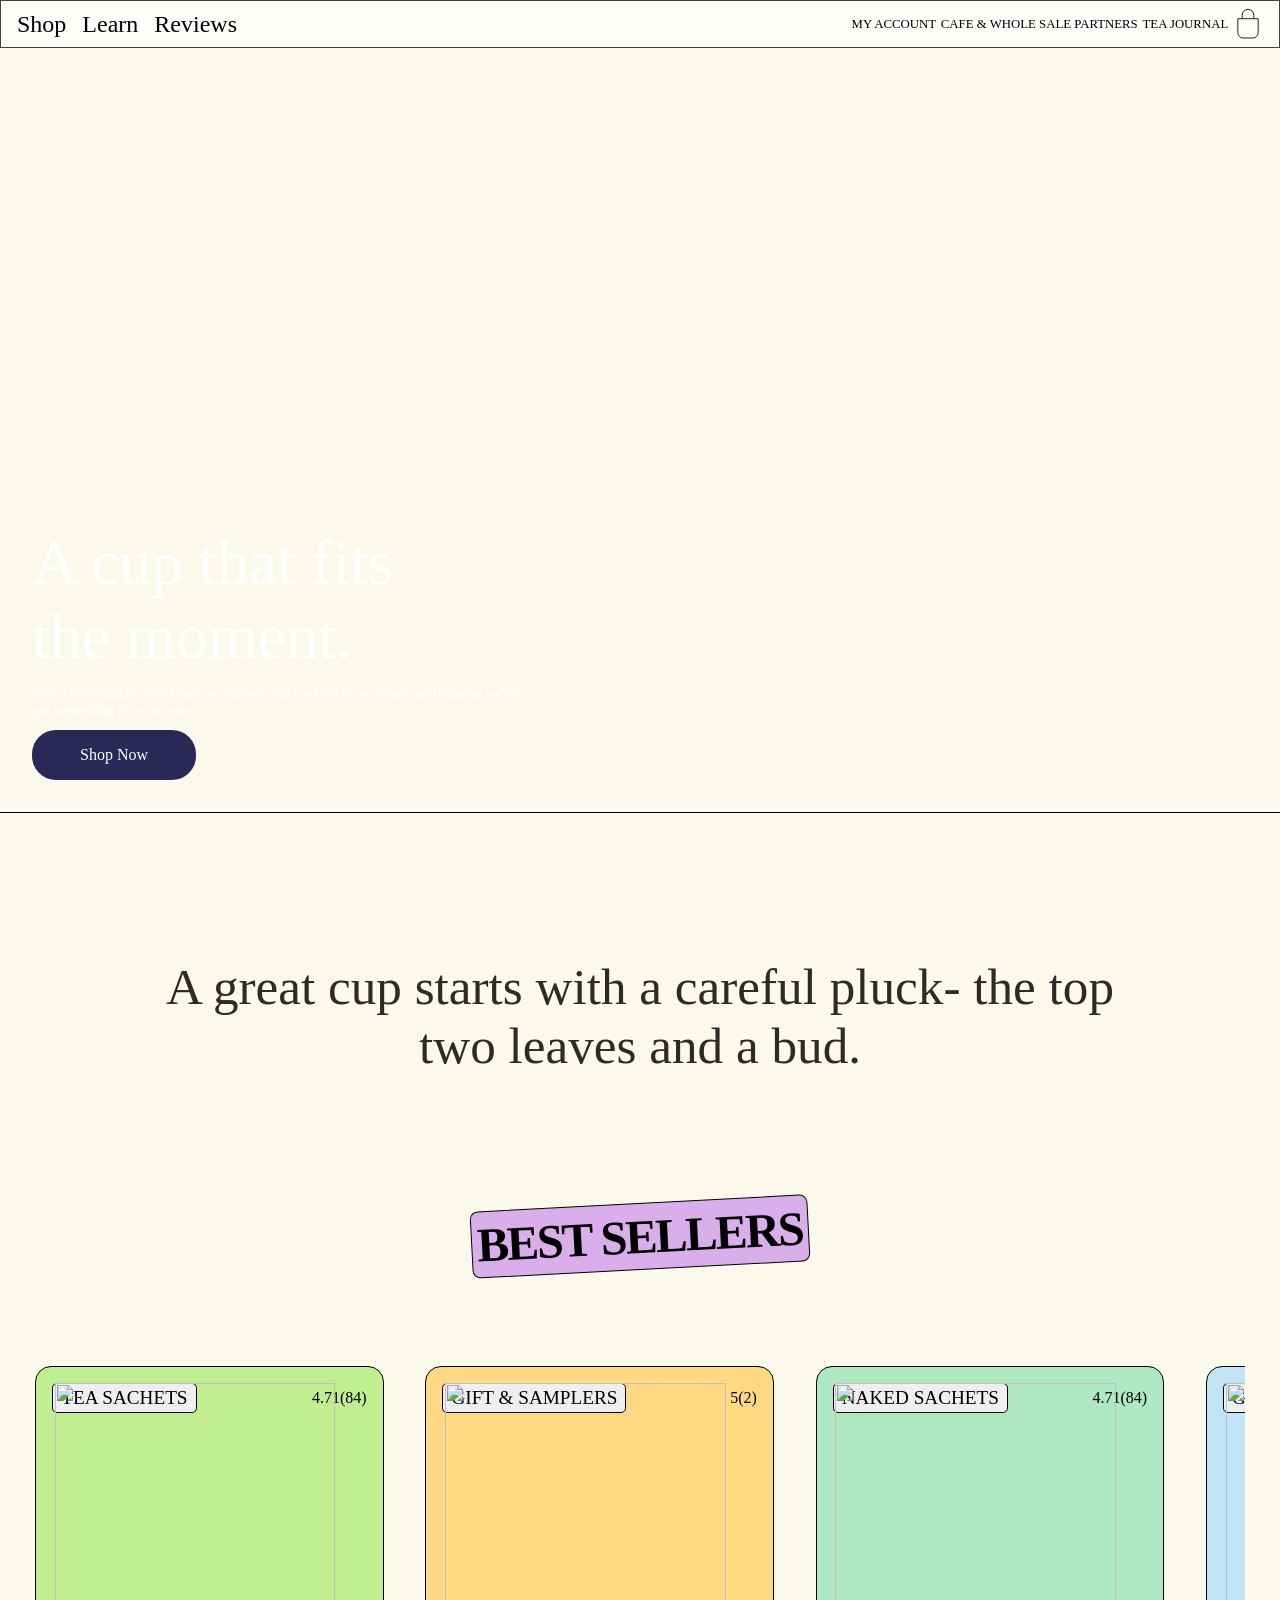
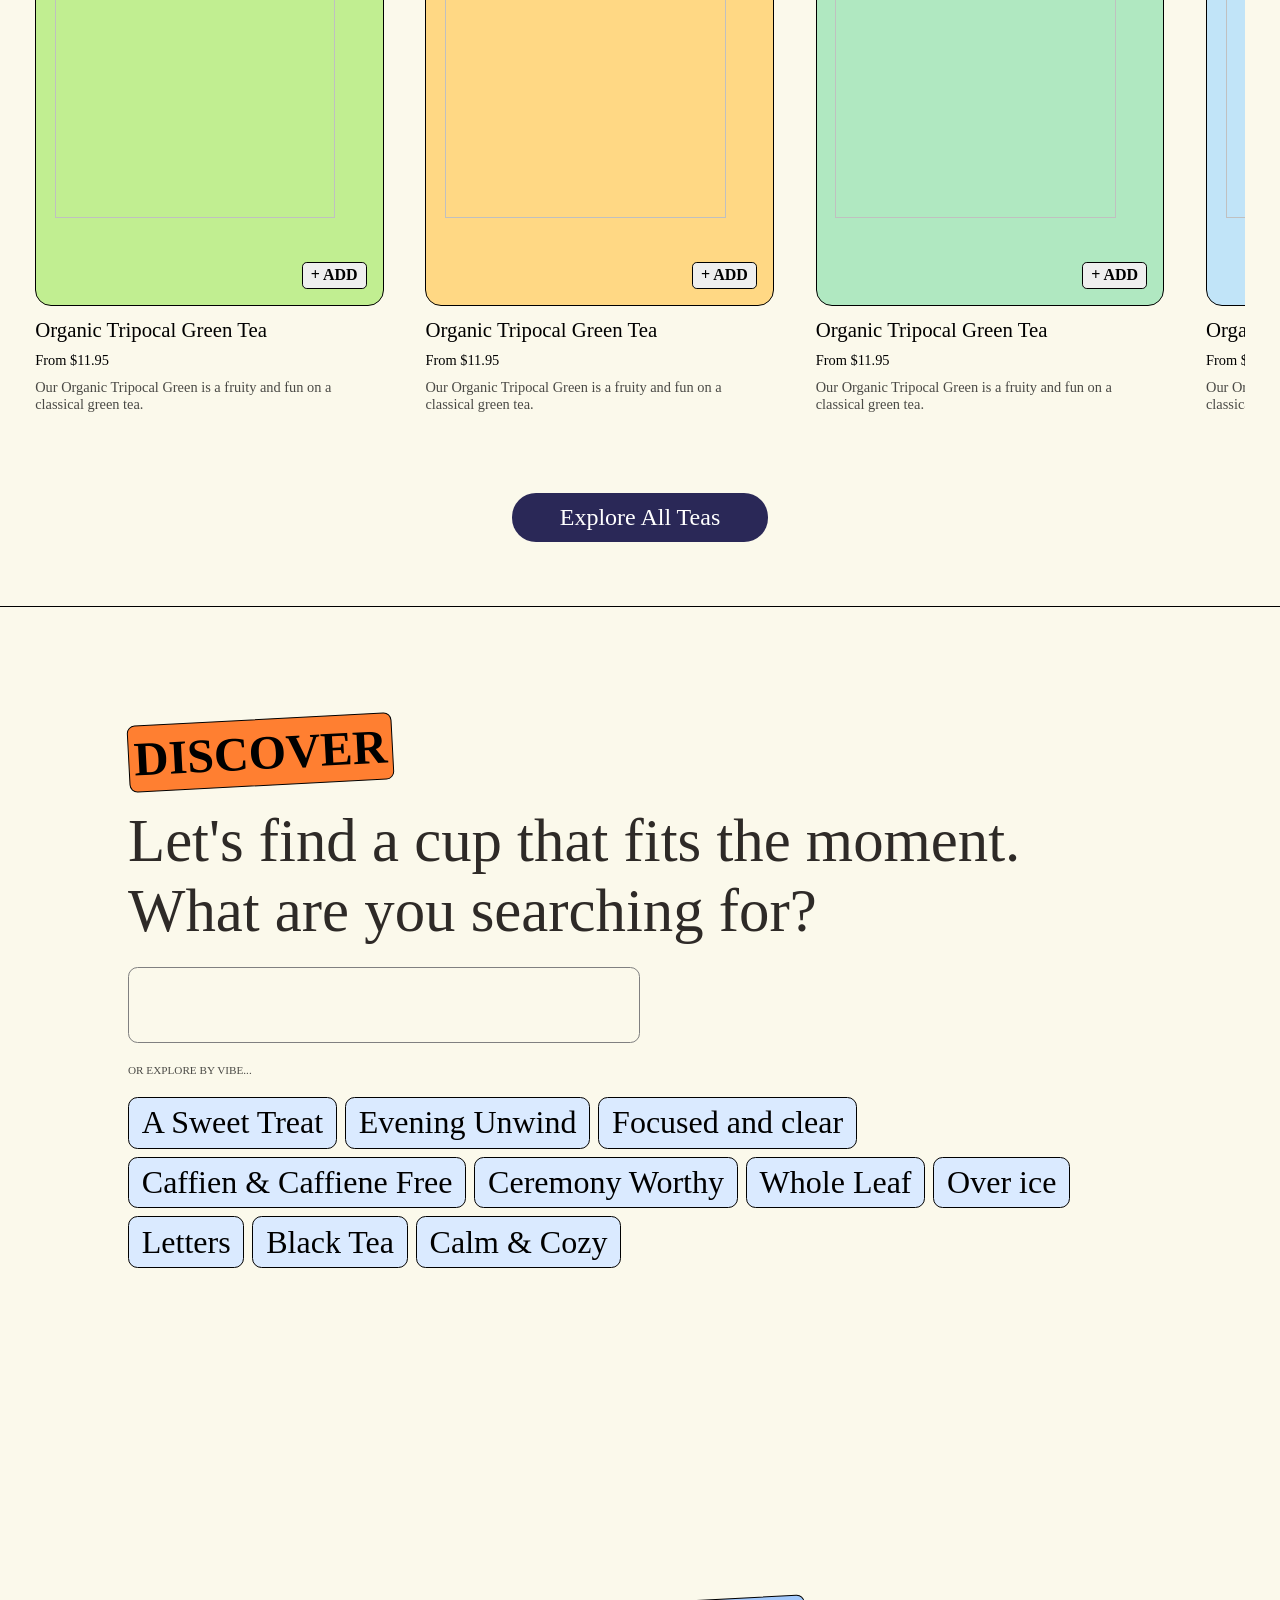
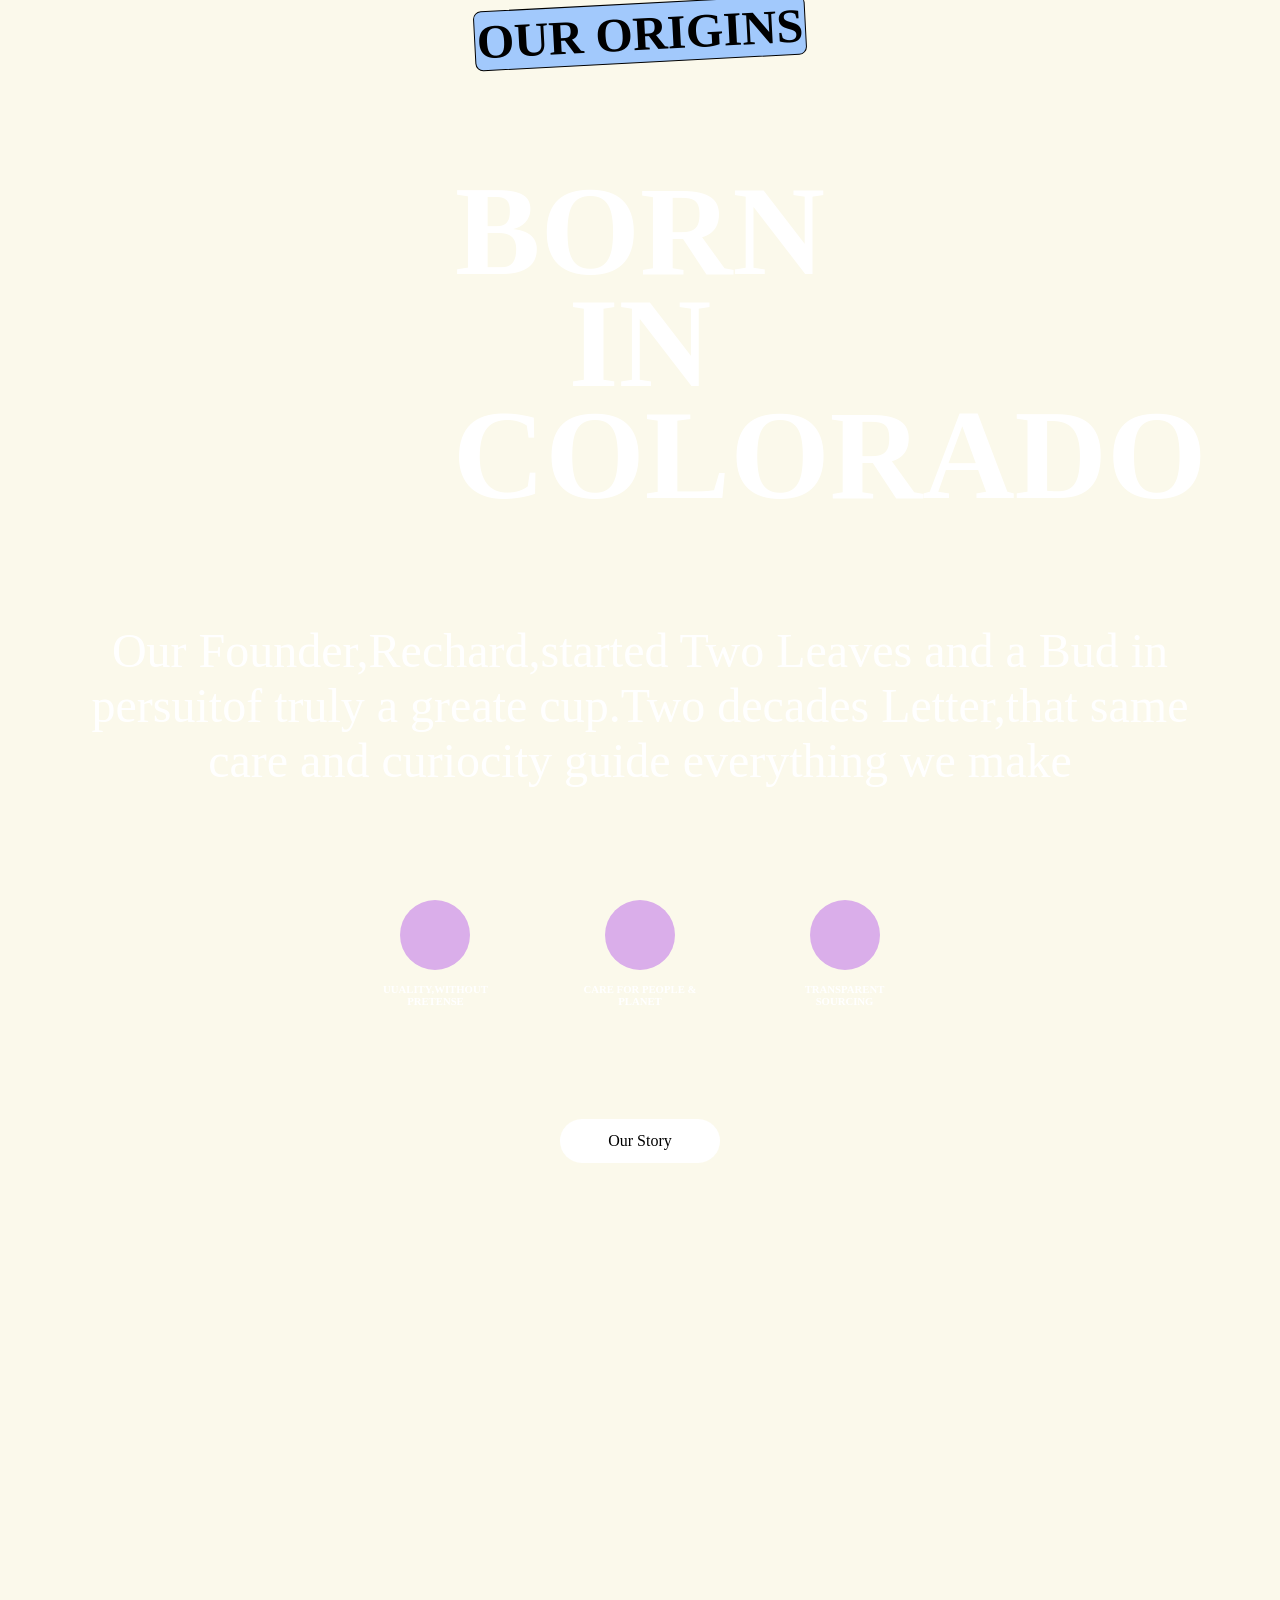
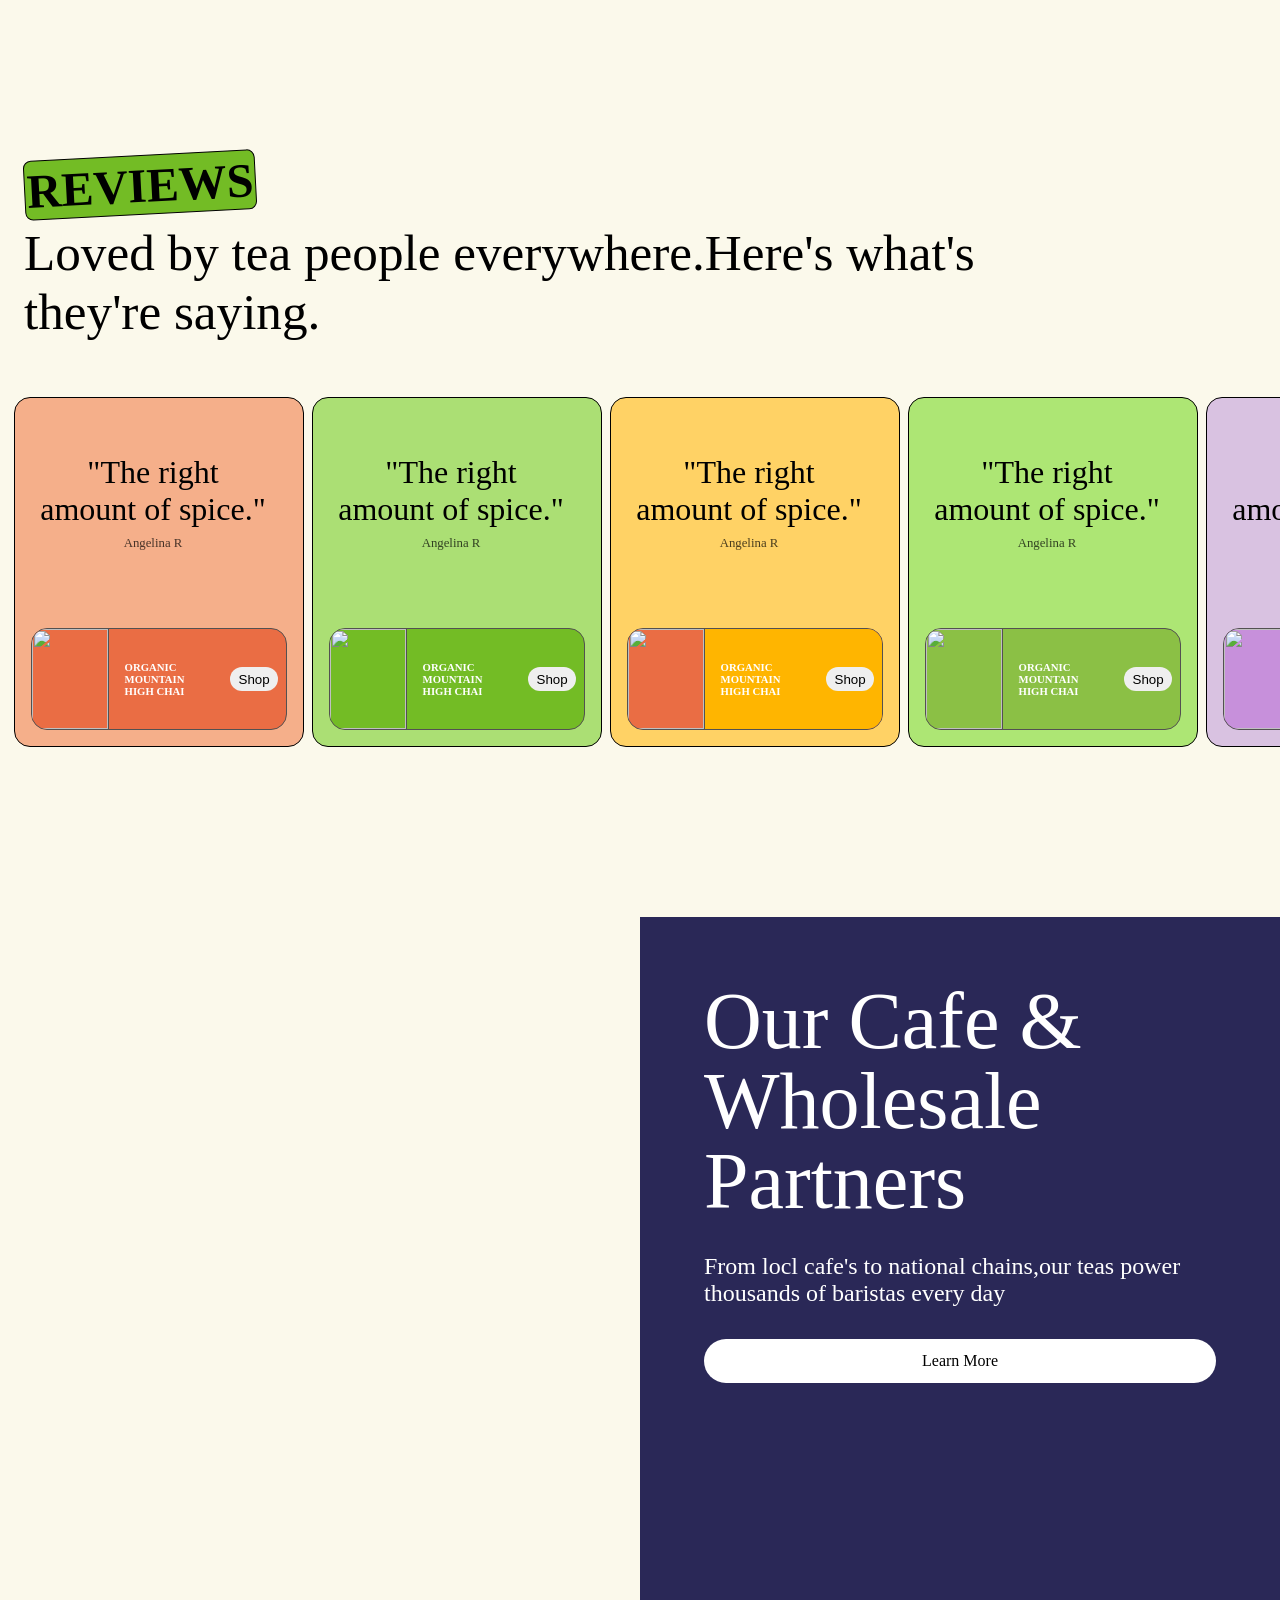
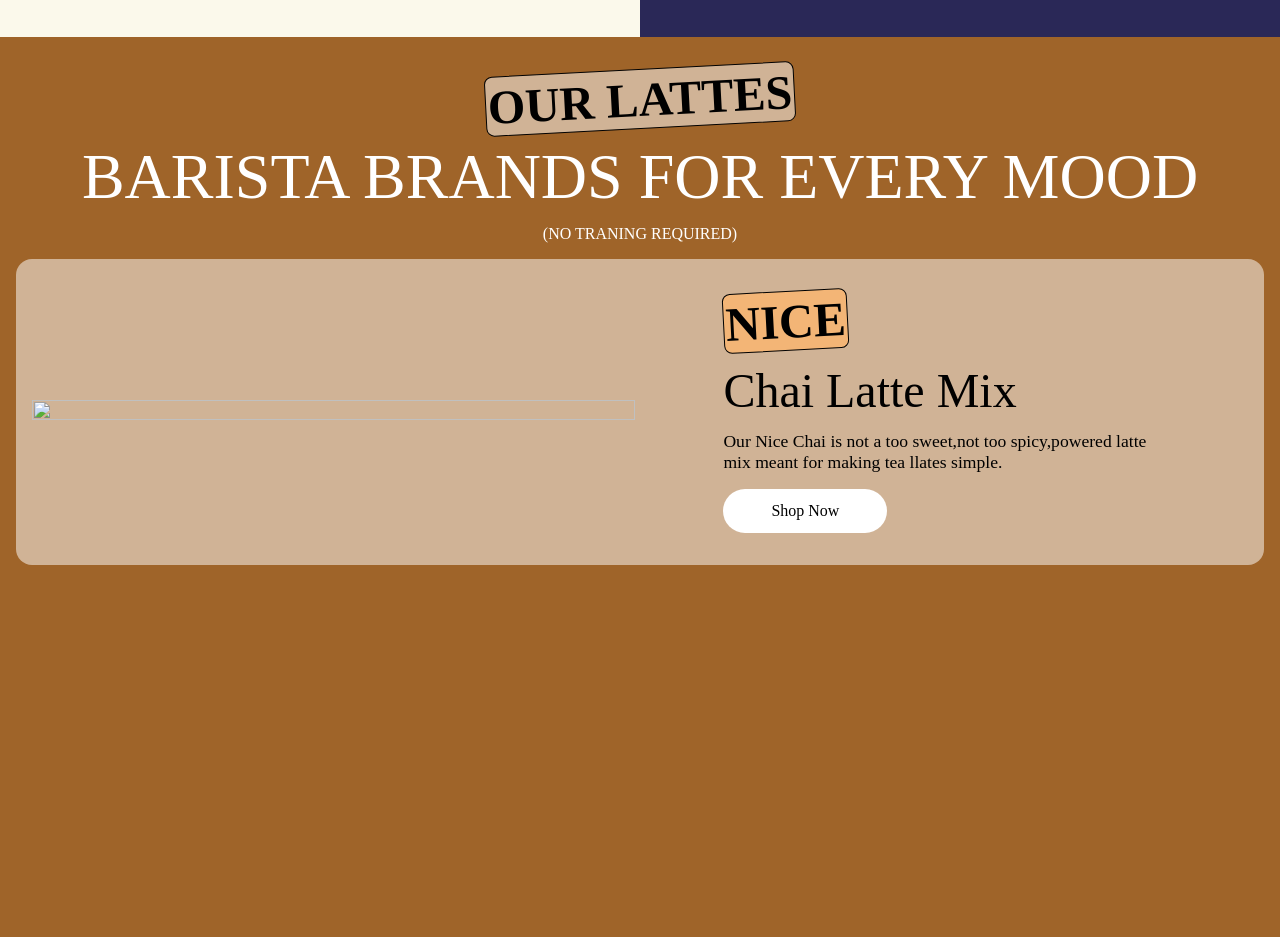
==== Asssignment6/index.html @ ad36026d "Add files via upload" ====
<!DOCTYPE html>
<html lang="en">
<head>
    <meta charset="UTF-8">
    <meta name="viewport" content="width=device-width, initial-scale=1.0">
    <title>Responsive</title>
    <link rel="stylesheet" href="style.css">
    <link
  href="https://cdn.jsdelivr.net/npm/remixicon@4.9.0/fonts/remixicon.css"
  rel="stylesheet"
/>
</head>
<body>
    <main>
            <nav>
                    <i id="menu" class="ri-menu-line"></i>
                <div class="nav-part-1">
                    <h3>Shop</h3>
                    <h3>Learn</h3>
                    <h3>Reviews</h3>
                </div>
                <div class="nav-part-2">
                    <img src="https://www.twoleavestea.com/cdn/shop/files/Twoleaves_logo.svg?v=1768205424&width=420" alt="">
                </div>
                <div class="nav-part-3">
                    <p>MY ACCOUNT</p>
                    <p>CAFE & WHOLE SALE PARTNERS</p>
                    <p>TEA JOURNAL</p>
                    <svg id="svg" width="22" height="31" viewBox="0 0 22 31" fill="none" xmlns="http://www.  w3.org/2000/svg">
	                  <path d="M21.5 10V24.5C21.5 27.5376 19.0376 30 16 30H6C2.96243 30 0.5 27.5376 0.5 24.5V10H21.5Z" stroke="#201C1A"></path>
	                  <path d="M5 9.5V6.5C5 3.18629 7.68629 0.5 11 0.5C14.3137 0.5 17 3.18629 17 6.5V9.5" stroke="#201C1A"></path>
                    </svg>
                </div>
                
            </nav>
            <section id="section-1">
             <h1>A cup that fits the moment.</h1>
             <p>from compostable whole leaf tea sachets and iced tea to tea letters and matcha we've got something for everyone.</p>
             <button>Shop Now</button>
            </section>
            <section id="section-2">
                <div class="section2-text">
                    <h1>A great cup starts with a careful pluck- the top two leaves and a bud.</h1>
                </div>
                <button id="top-button">
                    best sellers
                </button>
                <div class="card-container">
                    <div class="card">
                        <div class="card-top">
                            <img src="https://www.twoleavestea.com/cdn/shop/files/Organic-Tropical-Green-R15-angle_square_KO.png?v=1755713385&width=360">
                            <div class="card-top-text-up">
                                <button>TEA SACHETS</button>
                                <span><i class="ri-star-fill"></i> 4.71(84)</span>
                            </div>
                            <div class="card-top-text-btm">
                                <button>+ ADD</button> 
                            </div>
                            </div>
                            <div class="card-bottom">
                                <h1>Organic Tripocal Green Tea</h1>
                                <h6>From $11.95</h6>
                                <p>Our Organic Tripocal Green is a fruity and fun on a classical green tea.</p>
                            </div>
                        </div>
                          <div class="card">
                        <div style="background-color: #FFD884;" class="card-top">
                            <img src="https://www.twoleavestea.com/cdn/shop/files/Organic-Tropical-Green-R15-angle_square_KO.png?v=1755713385&width=360">
                            <div class="card-top-text-up">
                                <button>GIFT & SAMPLERS</button>
                                <span><i class="ri-star-fill"></i> 5(2)</span>
                            </div>
                            <div class="card-top-text-btm">
                                <button>+ ADD</button> 
                            </div>
                            </div>
                            <div class="card-bottom">
                                <h1>Organic Tripocal Green Tea</h1>
                                <h6>From $11.95</h6>
                                <p>Our Organic Tripocal Green is a fruity and fun on a classical green tea.</p>
                            </div>
                        </div>
                          <div class="card">
                        <div style="background-color: #B0E8C1;" class="card-top">
                            <img src="https://www.twoleavestea.com/cdn/shop/files/Organic-Tropical-Green-R15-angle_square_KO.png?v=1755713385&width=360">
                            <div class="card-top-text-up">
                                <button>NAKED SACHETS</button>
                                <span><i class="ri-star-fill"></i> 4.71(84)</span>
                            </div>
                            <div class="card-top-text-btm">
                                <button>+ ADD</button> 
                            </div>
                            </div>
                            <div class="card-bottom">
                                <h1>Organic Tripocal Green Tea</h1>
                                <h6>From $11.95</h6>
                                <p>Our Organic Tripocal Green is a fruity and fun on a classical green tea.</p>
                            </div>
                        </div>
                          <div class="card">
                        <div style="background-color: #C1E4F8;" class="card-top">
                            <img src="https://www.twoleavestea.com/cdn/shop/files/Organic-Tropical-Green-R15-angle_square_KO.png?v=1755713385&width=360">
                            <div class="card-top-text-up">
                                <button>GIFT &</button>
                                <span><i class="ri-star-fill"></i> 4.48(84)</span>
                            </div>
                            <div class="card-top-text-btm">
                                <button>+ ADD</button> 
                            </div>
                            </div>
                            <div class="card-bottom">
                                <h1>Organic Tripocal Green Tea</h1>
                                <h6>From $11.95</h6>
                                <p>Our Organic Tripocal Green is a fruity and fun on a classical green tea.</p>
                            </div>
                        </div>
                          <div class="card">
                        <div class="card-top">
                            <img src="https://www.twoleavestea.com/cdn/shop/files/Organic-Tropical-Green-R15-angle_square_KO.png?v=1755713385&width=360">
                            <div class="card-top-text-up">
                                <button>LATEE MIX</button>
                                <span><i class="ri-star-fill"></i> 4.41(84)</span>
                            </div>
                            <div class="card-top-text-btm">
                                <button>+ ADD</button> 
                            </div>
                            </div>
                            <div class="card-bottom">
                                <h1>Organic Tripocal Green Tea</h1>
                                <h6>From $11.95</h6>
                                <p>Our Organic Tripocal Green is a fruity and fun on a classical green tea.</p>
                            </div>
                        </div>
                        
                    </div>

                </div>
                  <button id="bottom-button">Explore All Teas</button>
                
            </section>
            <section id="section-3">
               <button id="dis">DISCOVER</button>
               <h1>Let's find a cup that fits the moment. <br> What are you searching for?</h1>
               <input type="text">
               <p>OR EXPLORE BY VIBE...</p>
               <div class="option">
                <button>A Sweet Treat</button>
                <button>Evening Unwind</button>
                <button>Focused and clear</button>
                <button>Caffien & Caffiene Free</button>
                <button>Ceremony Worthy</button>
                <button>Whole Leaf</button>
                <button>Over ice</button>
                <button>Letters</button>
                <button>Black Tea</button>
                <button>Calm & Cozy</button>
               </div>
            </section>
            <section id="section-4">
                <button id="btn-origin">OUR ORIGINS</button>
                <h1>BORN IN COLORADO</h1>
                <h3>Our Founder,Rechard,started Two Leaves and a Bud in persuitof truly a greate cup.Two decades Letter,that same care and curiocity guide everything we make</h3>
                <div class="svgs">
                    <div class="svg">
                         <div id="s-one" class="svj"></div>
                         <h6>UUALITY,WITHOUT PRETENSE</h6>
                    </div>
                    <div class="svg">
                       <div  id="s-two" class="svj"></div>
                       <h6>CARE FOR PEOPLE & PLANET</h6>
                    </div>
                     <div class="svg">
                        <div  id="s-three" class="svj"></div>
                        <h6>TRANSPARENT SOURCING</h6>
                    </div>
                </div>
                <button id="story">Our Story</button>
            </section>
            <section id="section-5">
               <div class="section5-top">
                 <button id="btn-review">reviews</button>
                 <h1>Loved by tea people everywhere.Here's what's they're saying.</h1>
               </div>
                <div class="box-container">
                    <div class="box">
                        <div class="box-text">
                           <h1>"The right amount of spice."</h1>
                           <p>Angelina R</p>
                        </div>
                        <div class="inner-box">
                             <div class="inner-box1">
                                <img src="https://www.twoleavestea.com/cdn/shop/files/Organic-Mtn-High-Chai-R15-angle_square_KO_1_2.png?v=1770086173&width=57" alt="">
                             </div>
                              <div class="inner-box2">
                                <h6>ORGANIC MOUNTAIN HIGH CHAI</h6>
                                <button>Shop</button>
                              </div>
                        </div>
                    </div>
                          <div style="background-color: #ABDF74;" class="box">
                        <div class="box-text">
                           <h1>"The right amount of spice."</h1>
                           <p>Angelina R</p>
                        </div>
                        <div style="background-color: #73BC25;" class="inner-box">
                             <div class="inner-box1">
                                <img src="https://www.twoleavestea.com/cdn/shop/files/Organic-Mtn-High-Chai-R15-angle_square_KO_1_2.png?v=1770086173&width=57" alt="">
                             </div>
                              <div class="inner-box2">
                                <h6>ORGANIC MOUNTAIN HIGH CHAI</h6>
                                <button>Shop</button>
                              </div>
                        </div>
                    </div>
                          <div style="background-color: #FFD265;" class="box">
                        <div class="box-text">
                           <h1>"The right amount of spice."</h1>
                           <p>Angelina R</p>
                        </div>
                        <div class="inner-box">
                             <div class="inner-box1">
                                <img src="https://www.twoleavestea.com/cdn/shop/files/Organic-Mtn-High-Chai-R15-angle_square_KO_1_2.png?v=1770086173&width=57" alt="">
                             </div>
                              <div style="background-color: #FFB500;" class="inner-box2">
                                <h6>ORGANIC MOUNTAIN HIGH CHAI</h6>
                                <button>Shop</button>
                              </div>
                        </div>
                    </div>
                          <div style="background-color: #ADE674;" class="box">
                        <div class="box-text">
                           <h1>"The right amount of spice."</h1>
                           <p>Angelina R</p>
                        </div>
                        <div  style="background-color: #8BC045;" class="inner-box">
                             <div class="inner-box1">
                                <img src="https://www.twoleavestea.com/cdn/shop/files/Organic-Mtn-High-Chai-R15-angle_square_KO_1_2.png?v=1770086173&width=57" alt="">
                             </div>
                              <div class="inner-box2">
                                <h6>ORGANIC MOUNTAIN HIGH CHAI</h6>
                                <button>Shop</button>
                              </div>
                        </div>
                    </div>
                          <div style="background-color: #D9C2E1;" class="box">
                        <div class="box-text">
                           <h1>"The right amount of spice."</h1>
                           <p>Angelina R</p>
                        </div>
                        <div style="background-color: #C790DB;" class="inner-box">
                             <div class="inner-box1">
                                <img src="https://www.twoleavestea.com/cdn/shop/files/Organic-Mtn-High-Chai-R15-angle_square_KO_1_2.png?v=1770086173&width=57" alt="">
                             </div>
                              <div class="inner-box2">
                                <h6>ORGANIC MOUNTAIN HIGH CHAI</h6>
                                <button>Shop</button>
                              </div>
                        </div>
                    </div>
                          <div class="box">
                        <div class="box-text">
                           <h1>"The right amount of spice."</h1>
                           <p>Angelina R</p>
                        </div>
                        <div class="inner-box">
                             <div class="inner-box1">
                                <img src="https://www.twoleavestea.com/cdn/shop/files/Organic-Mtn-High-Chai-R15-angle_square_KO_1_2.png?v=1770086173&width=57" alt="">
                             </div>
                              <div class="inner-box2">
                                <h6>ORGANIC MOUNTAIN HIGH CHAI</h6>
                                <button>Shop</button>
                              </div>
                        </div>
                    </div>
                </div>
            </section>
            <section id="section-6">
                <div class="section6-top">
                </div>
                <div class="section6-bottom">
                    <div class="heading"><h1>Our Cafe & Wholesale Partners</h1></div>
                    <div class="para">                    <p>From locl cafe's to national chains,our teas power thousands of baristas every day</p>
                   </div>
                    <button>Learn More</button>
                </div>
            </section>
            <section id="section-7">
               <div class="section7-top">
                 <button id="lates">OUR LATTES</button>
                <h1>BARISTA BRANDS FOR EVERY MOOD</h1>
                <p>(NO TRANING REQUIRED)</p>
               </div>
               <div class="section7-bottom">
                <div class="first-card">
                <div class="one">
                     <img src="https://www.twoleavestea.com/cdn/shop/files/Nice_Chai.webp?v=1773826534&width=720" alt="">
                </div>
                    <div class="two">
                        <button id="nice">nice</button>
                    <h1>Chai Latte Mix</h1>
                    <p>Our Nice Chai is not a too sweet,not too spicy,powered latte mix meant for making tea llates simple.</p>
                    <button id="now">Shop Now</button>
                    </div>
                </div>
                   <div style="background-color: #C0E571;" class="first-card">
                <div class="one">
                     <img src="https://www.twoleavestea.com/cdn/shop/files/Nice_Chai.webp?v=1773826534&width=720" alt="">
                </div>
                    <div class="two">
                        <button id="nice">nice</button>
                    <h1>Chai Latte Mix</h1>
                    <p>Our Nice Chai is not a too sweet,not too spicy,powered latte mix meant for making tea llates simple.</p>
                    <button id="now">Shop Now</button>
                    </div>
                </div>
                   <div style="background-color: #FFD265;" class="first-card">
                <div class="one">
                     <img src="https://www.twoleavestea.com/cdn/shop/files/Nice_Chai.webp?v=1773826534&width=720" alt="">
                </div>
                    <div class="two">
                        <button id="nice">nice</button>
                    <h1>Chai Latte Mix</h1>
                    <p>Our Nice Chai is not a too sweet,not too spicy,powered latte mix meant for making tea llates simple.</p>
                    <button id="now">Shop Now</button>
                    </div>
                </div>
                  <div style="background-color: #FFDAB3;" class="first-card">
                <div class="one">
                     <img src="https://www.twoleavestea.com/cdn/shop/files/Nice_Chai.webp?v=1773826534&width=720" alt="">
                </div>
                    <div class="two">
                        <button id="nice">nice</button>
                    <h1>Chai Latte Mix</h1>
                    <p>Our Nice Chai is not a too sweet,not too spicy,powered latte mix meant for making tea llates simple.</p>
                    <button id="now">Shop Now</button>
                    </div>
                </div>
                   <div style="background-color: #ABED78;" class="first-card">
                <div class="one">
                     <img src="https://www.twoleavestea.com/cdn/shop/files/Nice_Chai.webp?v=1773826534&width=720" alt="">
                </div>
                    <div class="two">
                        <button id="nice">nice</button>
                    <h1>Chai Latte Mix</h1>
                    <p>Our Nice Chai is not a too sweet,not too spicy,powered latte mix meant for making tea llates simple.</p>
                    <button id="now">Shop Now</button>
                    </div>
                </div>
                  <div style="background-color: #FFCB96;" class="first-card">
                <div class="one">
                     <img src="https://www.twoleavestea.com/cdn/shop/files/Nice_Chai.webp?v=1773826534&width=720" alt="">
                </div>
                    <div class="two">
                        <button id="nice">nice</button>
                    <h1>Chai Latte Mix</h1>
                    <p>Our Nice Chai is not a too sweet,not too spicy,powered latte mix meant for making tea llates simple.</p>
                    <button id="now">Shop Now</button>
                    </div>
                </div>
                   <div class="first-card">
                <div class="one">
                     <img src="https://www.twoleavestea.com/cdn/shop/files/Nice_Chai.webp?v=1773826534&width=720" alt="">
                </div>
                    <div class="two">
                        <button id="nice">nice</button>
                    <h1>Chai Latte Mix</h1>
                    <p>Our Nice Chai is not a too sweet,not too spicy,powered latte mix meant for making tea llates simple.</p>
                    <button id="now">Shop Now</button>
                    </div>
                </div>
               </div>
            </section>
    </main>
</body>
</html>
---- Asssignment6/style.css ----
@font-face {
    font-family: Rackless;
    src: url('/fonts/RecklessCondensedS-TRIAL-Book.woff');
}
@font-face {
    font-family: Midnight;
    src: url('/fonts/midnight-sans-rd-12-medium-trial.otf');
}
@font-face {
    font-family: Roboto;
    src: url('/fonts/RobotoMono-Regular.ttf');
}
@font-face {
    font-family: Figtree;
    src: url(/fonts/figtree_n4.3c0838aba1701047e60be6a99a1b0a40ce9b8419.woff2);
}
* {
  margin: 0;
  padding: 0;
  box-sizing: border-box;
}
html,body{
    height:100%;
    width:100%;
}

main{
    min-height: 100vh;
    width:100%;
    background-color: #FBF9EB;
    overflow: hidden;
}

nav{
    width:100vw;
    display: flex;
    align-items: center;
    justify-content: space-between;
    padding: 0.5rem 1rem;
    background-color: #FFFEFB;
    border: 1px solid rgb(66, 64, 64);
}
nav i{
    width:30%;
    font-size: 2rem;
}
.nav-part-1{
    display: flex;
    gap: 1rem;
    width:33%;
    display: none;
}
.nav-part-1 h3{
    font-family: Reckless;
    font-size:1.5rem;
    font-weight: 300;
}
.nav-part-2{
    width:20%;
    height: auto;
}
.nav-part-3 img{
    height: 100%;
    width: fit-content;
}
.nav-part-3{
    display: flex;
    gap:1rem;
     width:33%;
    align-items: center;
    justify-content: end;
}
.nav-part-3 p{
    font-size: 0.9rem;
    font-weight: 500;
    font-family: Roboto;
    white-space: nowrap;
    display: none;
   
}
#svg{
    width:30px;
    height: 30px;
}

#section-1{
    height: 85vh;
    width:100%;
    background-image: url('https://www.twoleavestea.com/cdn/shop/files/AlpineBerry_mobile.webp?v=1774284087&width=1350.0');
    background-position:center;
    background-size: cover;
    display: flex;
    flex-direction: column;
    justify-content: end;
    gap:0.7rem;
    color: white;
    padding:2rem 0.8rem;
    text-align: center;
    border-bottom: 1px solid black;
}

#section-1 h1{
 font-size: clamp(2.5rem,5vw,5rem);
font-family: Reckless;
font-weight: 500;
}
#section-1 p{
    font-size: clamp(0.9rem,1vw,1rem);
    font-family: Figtree;
    font-weight: 400;
}
#section-1 button{
    font-size: 1rem;
    padding:  1rem;
    border-radius: 1.5rem;
    border: none;
    color:white;
     background-color: #2A2857;
     font-family: Figtree;
}

#section-2{
    min-height: 100vh;
    width:100%;
    display: flex;
    padding: 1rem 2.2rem 4rem;
    flex-direction: column;
    justify-content: center;
    align-items: center;
    border-bottom: 1px solid black;
}
.section2-text{
display: flex;
align-items: center;
padding: 3.5rem 1rem;
justify-content: center;
}
.section2-text h1{
    text-align: center;
    color: #2E2A27;
    font-weight: 300;
    font-family: Reckless;
    font-size: clamp(1.7rem,5vw,3.7rem);
}
#section-2 #top-button{
    font-size:clamp(2rem,5vw,3rem);
    text-transform: uppercase;
    padding: 0.3rem;
    font-weight: 700;
    border:none;
    width:fit-content;
    border: 1px solid black;
    background-color: #DAAEEA;
    border-radius: 0.5rem;
    font-family: Midnight;
    rotate: -3deg;
}
#section-2 .card-container{
    width:100%;
    overflow-x: auto;
    padding-top: 2rem;
    padding-bottom: 5rem;
    display: flex;
    gap:0.2rem;

}
.card-container::-webkit-scrollbar{
  display: none;
}
.card-container .card{
    display: flex;
    width:250px;
    flex-shrink: 0;
    gap: 0.8rem;
    flex-direction: column;
    
}
  .card-top{
    width: 90%;
    height:60vh;
    background-color: #C1EE91;
    position: relative;
    padding: 1rem;
    display: flex;
    flex-direction: column;
    align-items: end;
    justify-content: space-between;
    border-radius: 1rem;
    border: 1px solid #000;
   
    
}
.card-top-text-up{
    display: flex;
    width: 100%;
    align-items:center;
    justify-content: space-between;
   
}
.card-top-text-up button{
      padding: 0.2rem 0.5rem;
      font-family: Midnight;
      font-size: 1.2rem;
      font-weight: 400;
      border-radius: 0.3rem;
      display: block;
      border:1px solid black;
}
.card-top-text-btm{
    display: flex;
    width: 100%;
    justify-content:end;
} 
 .card-top-text-btm button{
      padding: 0.2rem 0.5rem;
      font-family: Reckless;
      font-size: 1rem;
      font-weight: 800;
      border-radius: 0.3rem;
      display: block;
      border:1px solid black;
 }
.card  .card-top  img{
    height:90%;
    position: absolute;
    width:90%;
    object-fit: contain;
    object-position: center;
} 
.card-bottom{
     width: 90%;
     display: flex;
     gap:0.6rem;
     flex-direction: column;
     align-items: start;
}
.card-bottom h1{
    font-size: 1.3rem;
    font-family: Reckless;
    font-weight: 400;
}
.card-bottom h6{
    font-size: 0.9rem;
    font-family:Figtree;
    font-weight: 500;
}
.card-bottom p{
    font-size: 0.9rem;
    opacity: 0.7;
    font-family:Figtree;
    font-weight: 300;
}#section-2 #bottom-button{
    padding: 0.7rem 3rem;
    font-size: 0.8rem;
    border-radius: 1.5rem;
    border: none;
    color:white;
     background-color: #2A2857;
     font-family: Figtree;
}

#section-3{
    min-height: 100vh;
    width:100%;
    padding: 3rem 1rem 5rem;
    display: flex;
    flex-direction: column;
    justify-content: start;
    gap:1.3rem;
}
#section-3 #dis{
     font-size:clamp(2rem,5vw,3rem);
    text-transform: uppercase;
    padding: 0.3rem;
    font-weight: 700;
    border:none;
    width:fit-content;
    border: 1px solid black;
    background-color: #FF7F31;
    border-radius: 0.5rem;
    font-family: Midnight;
    rotate: -3deg;
}
#section-3 h1{
    color: #2E2A27;
    font-weight: 300;
    font-family: Reckless;
    font-size: clamp(1.7rem,5vw,3.8rem);
}
#section-3 input{
    font-size: 3rem;
    border-radius: 0.6rem;
    border:0.8px solid grey;
    background-color: #FBF9EB;
}

#section-3 p{
    font-size: 0.7rem;
    opacity: 0.7;
    font-family: Figtree;
}
#section-3 .option{
    display: flex;
    /* flex-direction:column; */
    flex-wrap: wrap;
    gap: 0.5rem;
}
.option button{
    background-color: #DAEAFF;
    padding: 0.4rem 0.8rem;
    font-size: clamp(1.5rem,5vw,2rem);
    font-family: Reckless;
    font-weight: 300;
    border-radius: 0.6rem;
    border:1px solid black;
    width:fit-content;
}
#section-4{
    min-height:200vh;
    width:100%;
    background-image: url('https://www.twoleavestea.com/cdn/shop/files/adam-vradenburg-_gu7E90QChU-unsplash_1_1.webp?v=1771592855&width=900');
    background-size: cover;
    background-position: center;
    display: flex;
    flex-direction: column;
    padding: 6rem 1rem 6rem;
    align-items: center;
    gap:7rem;
}
#section-4 h1{
    text-align: center;
    color: #2E2A27;
    font-weight: 600;
    font-family:Midnight;
    font-size: clamp(4rem,10vw,10rem);
    line-height:4rem;
    color: white;
}
#section-4 h3{
    color:white;
    font-family: Reckless;
    font-weight: 300;
    font-size: clamp(1.5rem,5vw,3rem);
    text-align: center;


}
#section-4 #btn-origin{
     font-size:clamp(2.1rem,5vw,3rem);
    text-transform: uppercase;
    padding: 0.1rem;
    font-weight: 700;
    border:none;
    width:fit-content;
    border: 1px solid black;
    background-color: #A2C9FC;
    border-radius: 0.5rem;
    font-family: Midnight;
    rotate: -3deg;
}
.svgs{
    display: flex;
    gap: 5rem;
    align-items: center;
    justify-content: center;
    flex-wrap: wrap;
}
.svg .svj{
    height: 70px;
    width: 70px;
    border-radius: 50%;
    background-color: #DAAEEA;
}
.svgs .svg{
    width:20%;
    display: flex;
    gap:0.8rem;
    flex-direction: column;
    align-items: center;
    justify-content: center;
}
.svg h6{
    color:white;
     text-align: center;
}
.svg #s-one{
    background-image: url('https://www.twoleavestea.com/cdn/shop/files/Quality_without_pretense.svg?v=1773116402&width=180.0');
    background-size: cover;
    background-position: center;
}
.svg #s-two{
    background-image: url('https://www.twoleavestea.com/cdn/shop/files/care_for_ppl_1.svg?v=1773116330&width=180.0');
    background-size: cover;
    background-position: center;
}
.svg #s-three{
    background-image: url('https://www.twoleavestea.com/cdn/shop/files/transparent_sourcing.svg?v=1773116421&width=122');
    background-size: cover;
    background-position: center;
}
#section-4 button{
      font-size: 1rem;
    padding:  0.8rem 3rem;
    border-radius: 1.5rem;
    border: none;
    color:black;
     background-color:white;
     font-family: Figtree;
}
#section-5{
    min-height: 90vh;
    width:100%;
    display: flex;
    padding-bottom:4rem;
    flex-direction: column;
    background-color: #FBF9EB;
}
#section-5 .section5-top{
    padding: 3rem 1.5rem;
    display: flex;
    gap:0.5rem;
     width:84%;
    flex-direction: column;
   justify-content: center;

}
.section5-top h1{
    display: none;
    font-size: 3.2rem;
    font-family:Reckless;
    font-weight: 300;
   
}
#section-5 #btn-review{
  font-size:clamp(2.1rem,5vw,3rem);
    text-transform: uppercase;
    padding: 0.1rem;
    font-weight: 700;
    border:none;
    width:fit-content;
    border: 1px solid black;
    background-color:#73BC25;
    border-radius: 0.5rem;
    font-family: Midnight;
    rotate: -3deg;
}
.box-container{
    display: flex;
    width:100%;
    gap:0.5rem;
    overflow-x: auto;
    padding: 0.5rem 0.9rem;
    
}
.box-container::-webkit-scrollbar{
    display: none;
}
.box-container .box{
    height: 350px;
    width:290px;
    flex-shrink: 0;
    background-color: #F5AF8A;
    border: 1px solid black;
    border-radius: 1rem;
    display: flex;
    flex-direction: column;
    padding: 1rem;
    justify-content: space-between;
}
.box .box-text{
    padding: 2.5rem 0.5rem;
    text-align: center;
    width: 95%;
    gap: 0.5rem;
    display: flex;
    flex-direction: column;
    align-items: center;
    justify-content: center;
}
.box .box-text h1{
   font-family: Reckless;
   font-weight: 200;
   font-size:clamp(1.6rem,5vw,2rem);
}
.box-text p{
    font-size: 0.8rem;
    opacity: 0.7;
}
.inner-box{
    display: flex;
    align-items:center;
    flex-direction: row;
    gap: 0;
    background-color: #EA6D44;
    border-radius: 1rem;
    overflow: hidden;
    border: 1px solid rgb(83, 81, 81);
    justify-content: center;
}
.inner-box1{
    height: 100px;
    width:30%;
    border-right:1px solid  rgb(83, 81, 81);
    display: inline-block;
    object-fit: cover;
}
.inner-box1 img{
    height: 100%;
    width:100%;
}
.inner-box2{
    height: 100px;
    object-fit: cover;
    width:70%;

    display: flex;
    padding: 0.5rem;
    align-items: center;
    gap:0.8rem;
    justify-content: space-between; 
}
.inner-box2 h6{
    width:50%;
    color: white;
    padding: 0.5rem;
}
.inner-box2 button{
    width:30%;
    padding: 0.3rem 0rem;
    border-radius: 1rem;
    border: none;
}
#section-6{
    height: 120vh;
    width:100%;
    display: flex;
    flex-direction: column;
}

#section-6 .section6-top{
    height: 45%;
    width:100%;
    background-image: url('https://www.twoleavestea.com/cdn/shop/files/Our_Cafe_Wholesale_Partners.webp?v=1773753185&width=1350.0');
    background-size:cover;
    background-position:center;
}

#section-6 .section6-bottom{
    height:55%;
    width:100%;
    display: flex;
    padding: 1rem 2rem;
    gap:1rem; 

    flex-direction: column;
    background-color: #2A2857;
}

 .heading h1{
    text-align: center;
   font-size: 2.6rem;
   line-height: 3rem;
    color:white;
    font-family: Reckless;
    font-weight: 300;

}

.para p{
    text-align: center;
    font-size: 1.1rem;
    color:white;
}
#section-6 button{
 font-size: 1rem;
    padding:  0.8rem 3rem;
    border-radius: 1.5rem;
    border: none;
    color:black;
     background-color:white;
     font-family: Figtree;
}
#section-7{
    min-height: 100vh;
    width:100%;
    background-color: #9F6429;
    padding: 2rem 1rem;
    gap:3rem;
   
}
.section7-top{
    display: flex;
    flex-direction: column;
    align-items: center;
    color:white;
    justify-content: center;
    gap:2rem;
    margin-bottom: 1rem;
}
.section7-top #lates{
    font-size:clamp(2.1rem,5vw,3rem);
    text-transform: uppercase;
    padding: 0.1rem;
    font-weight: 700;
    border:none;
    width:fit-content;
    border: 1px solid black;
    background-color:#D0B396;
    border-radius: 0.5rem;
    font-family: Midnight;
    rotate: -3deg;
}
.section7-top h1{
     text-align: center;
    color: #2E2A27;
    font-weight: 500;
    font-family:Midnight;
    font-size: clamp(2rem,5vw,4rem);
    line-height:2rem;
    color: white;
}
#section-7 .section7-bottom{
    width:100%;
    display: flex;
    gap: 0.5rem;
    overflow-x:auto;
    
}
.section7-bottom::-webkit-scrollbar{
    display: none;
}
.section7-bottom .first-card{
    height:80%;
    flex-shrink: 0;
    padding: 1rem;
     display: flex;
     align-items: center;
     justify-content: center;
     flex-direction: column;
    width:100%;
    background-color: #D0B396;
    border-radius: 1rem;
    gap:0.5rem;
    
}
.two{
    display: flex;
    flex-direction: column;
    align-items: center;
    justify-content: center;
}

.first-card .two #nice{
     font-size:clamp(2.1rem,5vw,3rem);
    text-transform: uppercase;
    padding: 0.1rem;
    font-weight: 700;
    border:none;
    width:fit-content;
    border: 1px solid black;
    background-color:#f3b576;
    border-radius: 0.5rem;
    font-family: Midnight;
    rotate: -3deg;
}
.first-card .two h1{
     text-align: center;
    color: #2E2A27;
    font-weight: 300;
    font-family:Reckless;
    font-size: clamp(2rem,5vw,3rem);
    line-height:3rem;
    color:black;
}
.first-card .two p{
     text-align: center;
    font-size: 1.1rem;
    color:black;
}
.first-card .one img{
    height: 20%;
    width:100%;
  
   
}
.first-card .two #now{
     font-size: 1rem;
    padding:  0.8rem 3rem;
    border-radius: 1.5rem;
    border: none;
    color:black;
     background-color:white;
     font-family: Figtree;
}
@media (min-width:768px) {
    
}

@media(min-width:1024px){
    .nav-part-1{
        display: flex;
        width:33%;
    }
    .nav-part-2{
    width:20%;
    height: auto;
}
    nav i{
        display: none;
    }
    .nav-part-3{
        width:40%;
        gap:0.3rem;
    }
 
    .nav-part-3 p{
        font-size: 0.8rem;
        display: flex;
    }
    #section-1{
        display:flex;
        flex-direction: column;
        align-items: start;
        text-align: left;
        padding: 2rem 2rem;
        background-image: url('https://www.twoleavestea.com/cdn/shop/files/AlpineBerry_mobile.webp?v=1774284087&width=1350.0');
        background-position:70%;
        background-size: cover;
        
    }
    #section-1 h1{
        width:35%;
    }
    #section-1 p{
        width:40%;
    }
    #section-1 button{
        padding: 1rem 3rem;
        font-size: 1rem;
    }
   #section-2 .card-container .card{
        width:32%;
    }
    #section-2 .card-container{
        padding-top:6rem;
    }
 .section2-text{
    display: flex;
    width: 100%;
    justify-content: center;
    align-items: center;
    padding: 8rem 6rem;
    font-family: Reckless;
}
.section2-text h1{
    text-align: center;
    color: #2E2A27;
    font-weight: 300;
    font-family: Reckless;
    font-size: clamp(1.7rem,5vw,3.2rem);
}
#section-2 #top-button{
    text-transform: uppercase;
    font-weight: 700;
    border:none;
    width:fit-content;
    border: 1px solid black;
    background-color: #DAAEEA;
    letter-spacing: -2px;
    border-radius: 0.5rem;
    rotate: -3deg;
}
#section-2 #bottom-button{
    font-size: 1.5rem;
}
#section-3{
    padding: 7rem 8rem 5rem;
    display: flex;
}
#section-3 input{
    font-size: 4rem;
    width:50%;
}
#section-4 h1{
   width:30%;
   line-height: 7rem;
   text-align: center;
}
#section-4 h3{
    width:90%;
}
#section-5  .section5-top  h1{
    display:flex;
    
}
#section-6{
    height: 80vh;
    flex-direction: row;
}
#section-6 .section6-top{
    width:50%;
    height: 100%;

}
#section-6 .section6-bottom{
    width:50%;
    height: 100%;
    padding: 4rem;
    gap:2rem;
}
.section6-bottom .heading h1{
    font-size: 5rem;
    text-align: start;
    line-height: 5rem;
}
.para p{
    font-size: 1.5rem;
     text-align: start;
}
.section7-bottom .first-card{
    display: flex;
    flex-direction: row;
}
.first-card .one{
    width:50%;
}
.first-card .two{
    width:50%;
    gap:1rem;
    display: flex;
    padding: 1rem 5rem;
    align-items: start;
    flex-direction: column;
   
}
.first-card .two p{
    text-align: left;
}

}
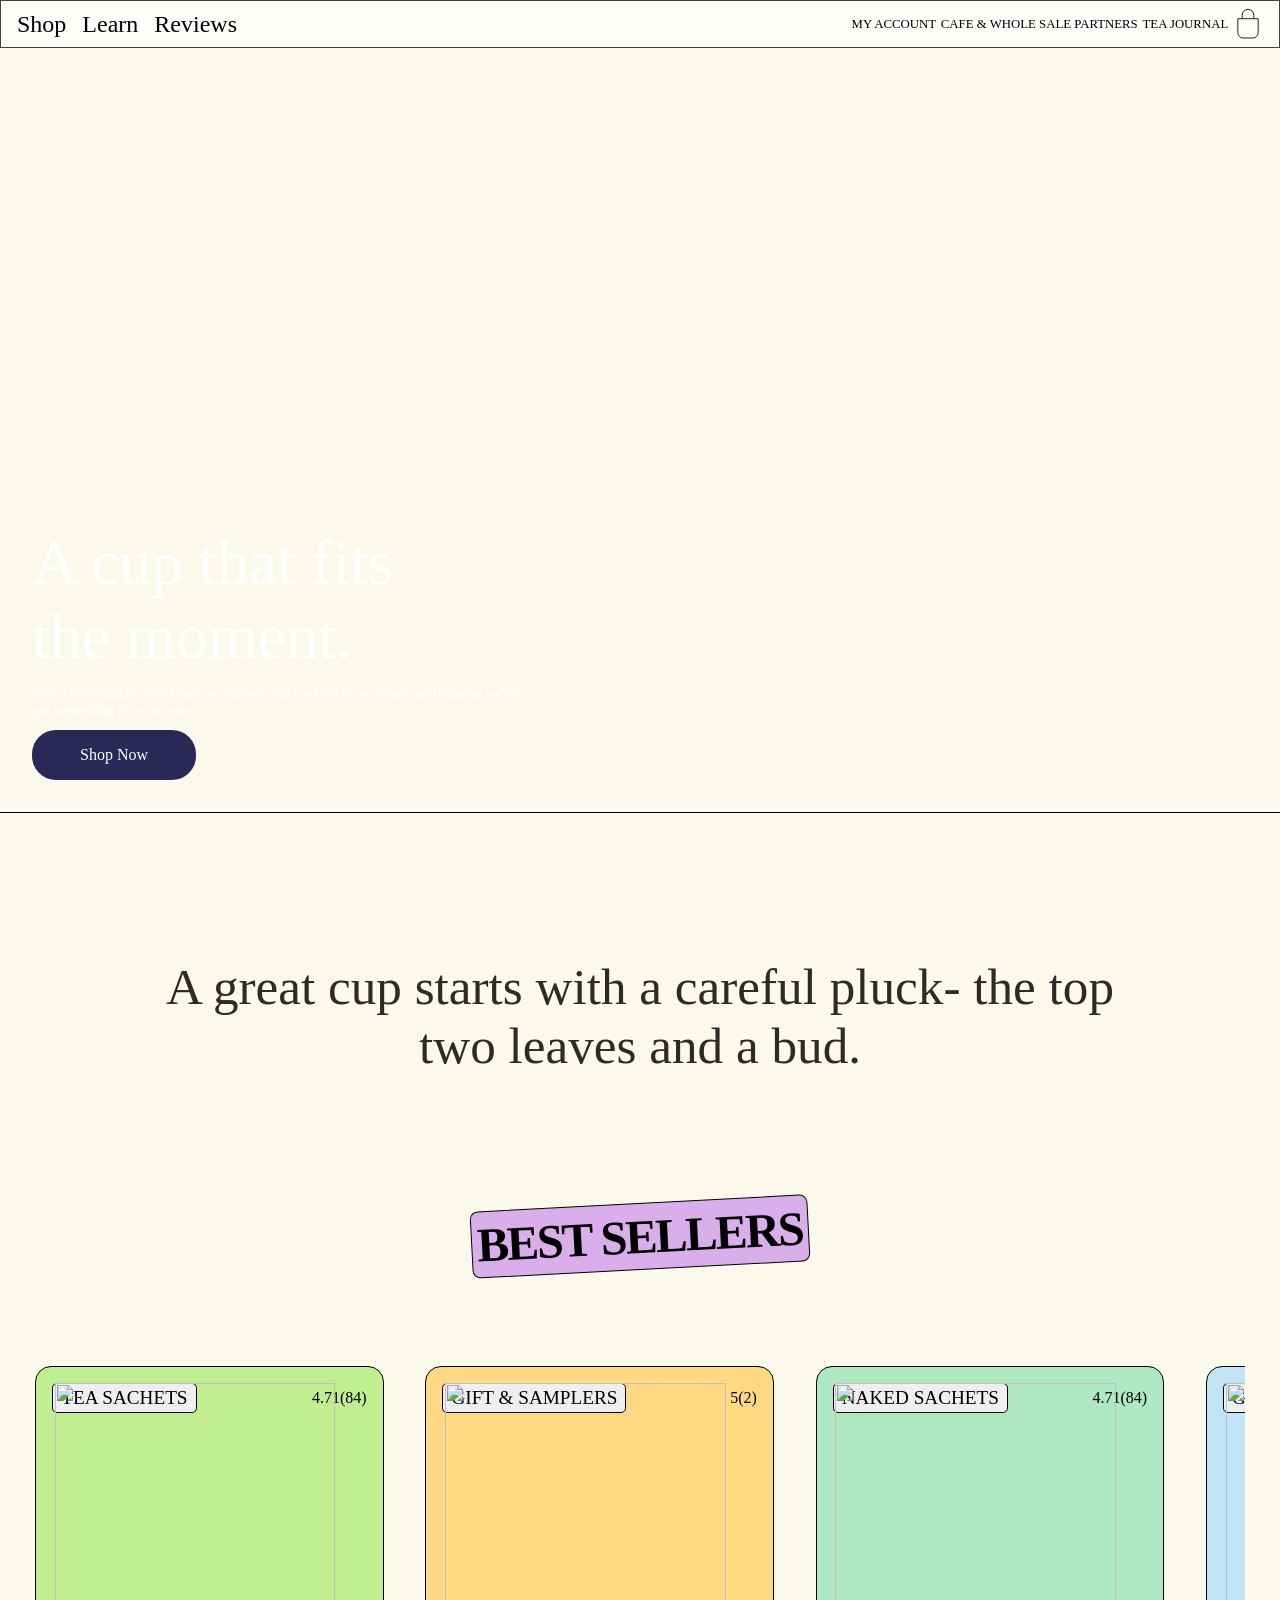
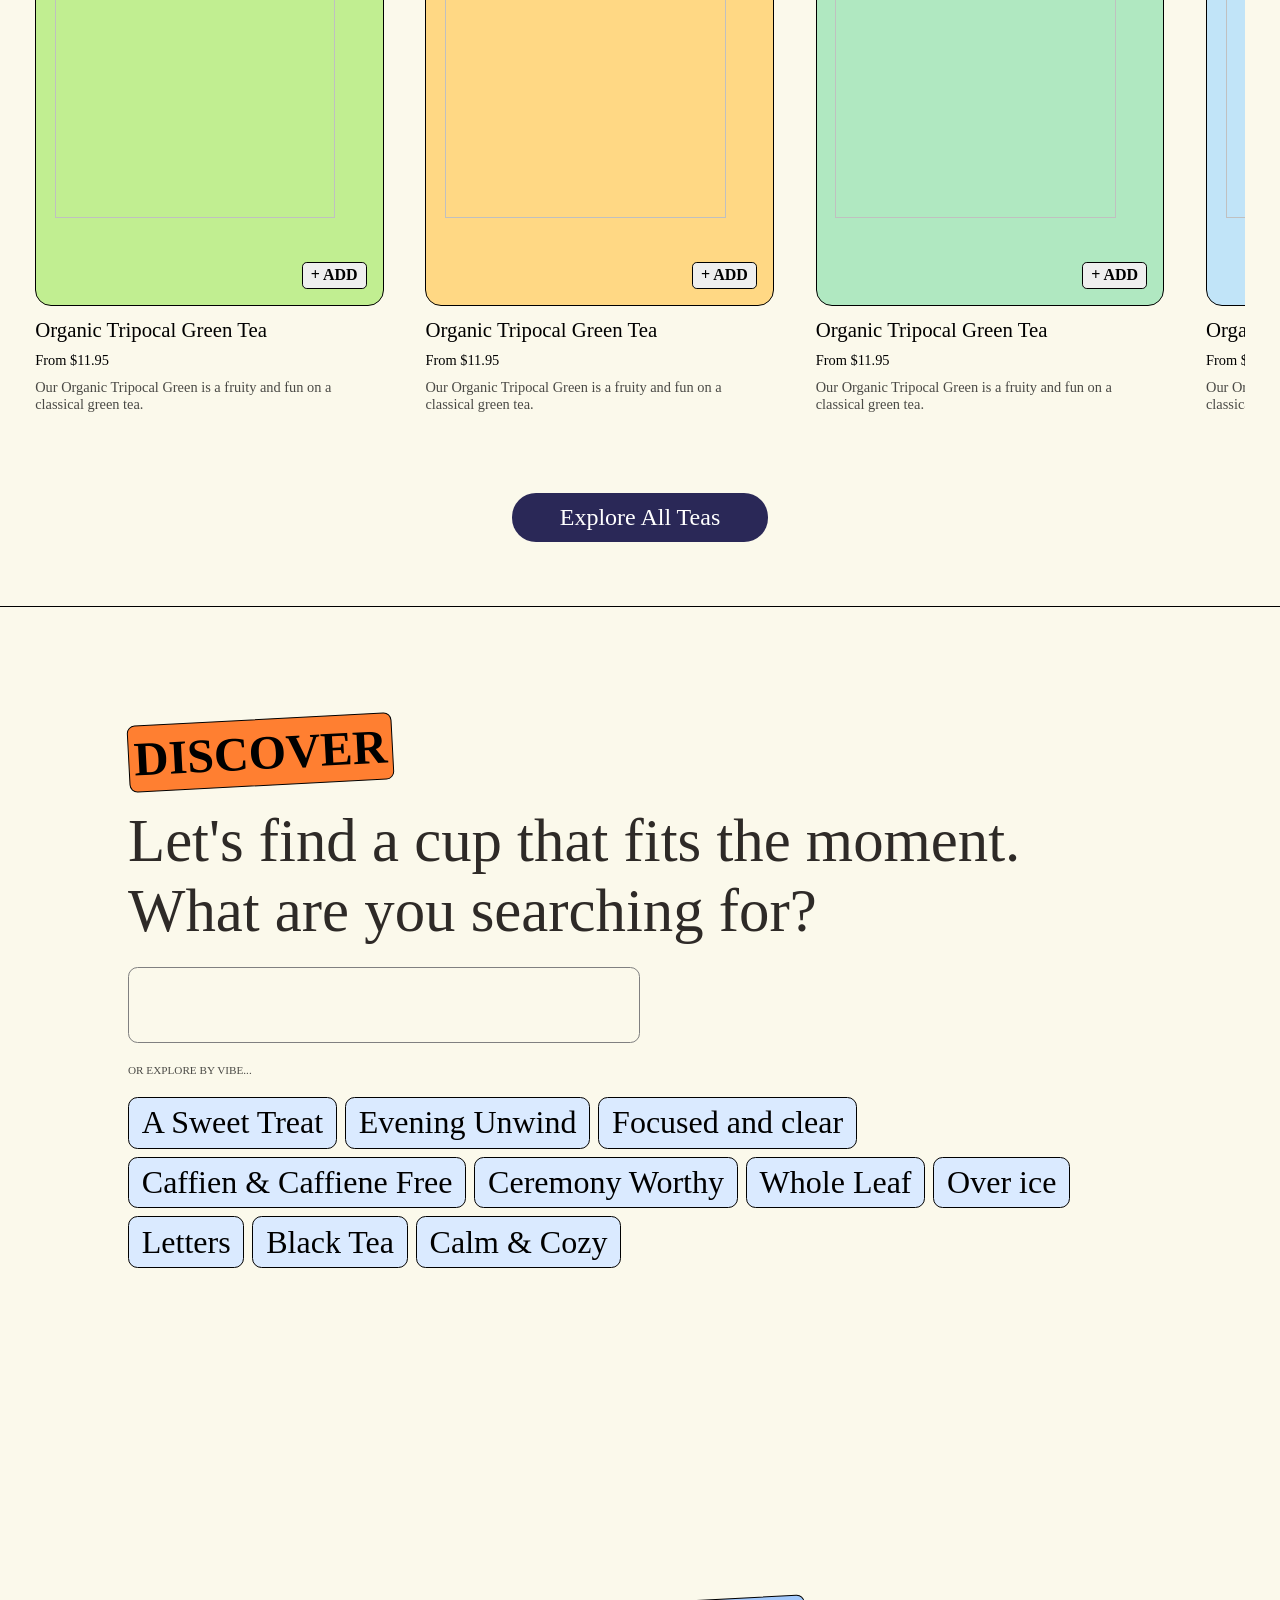
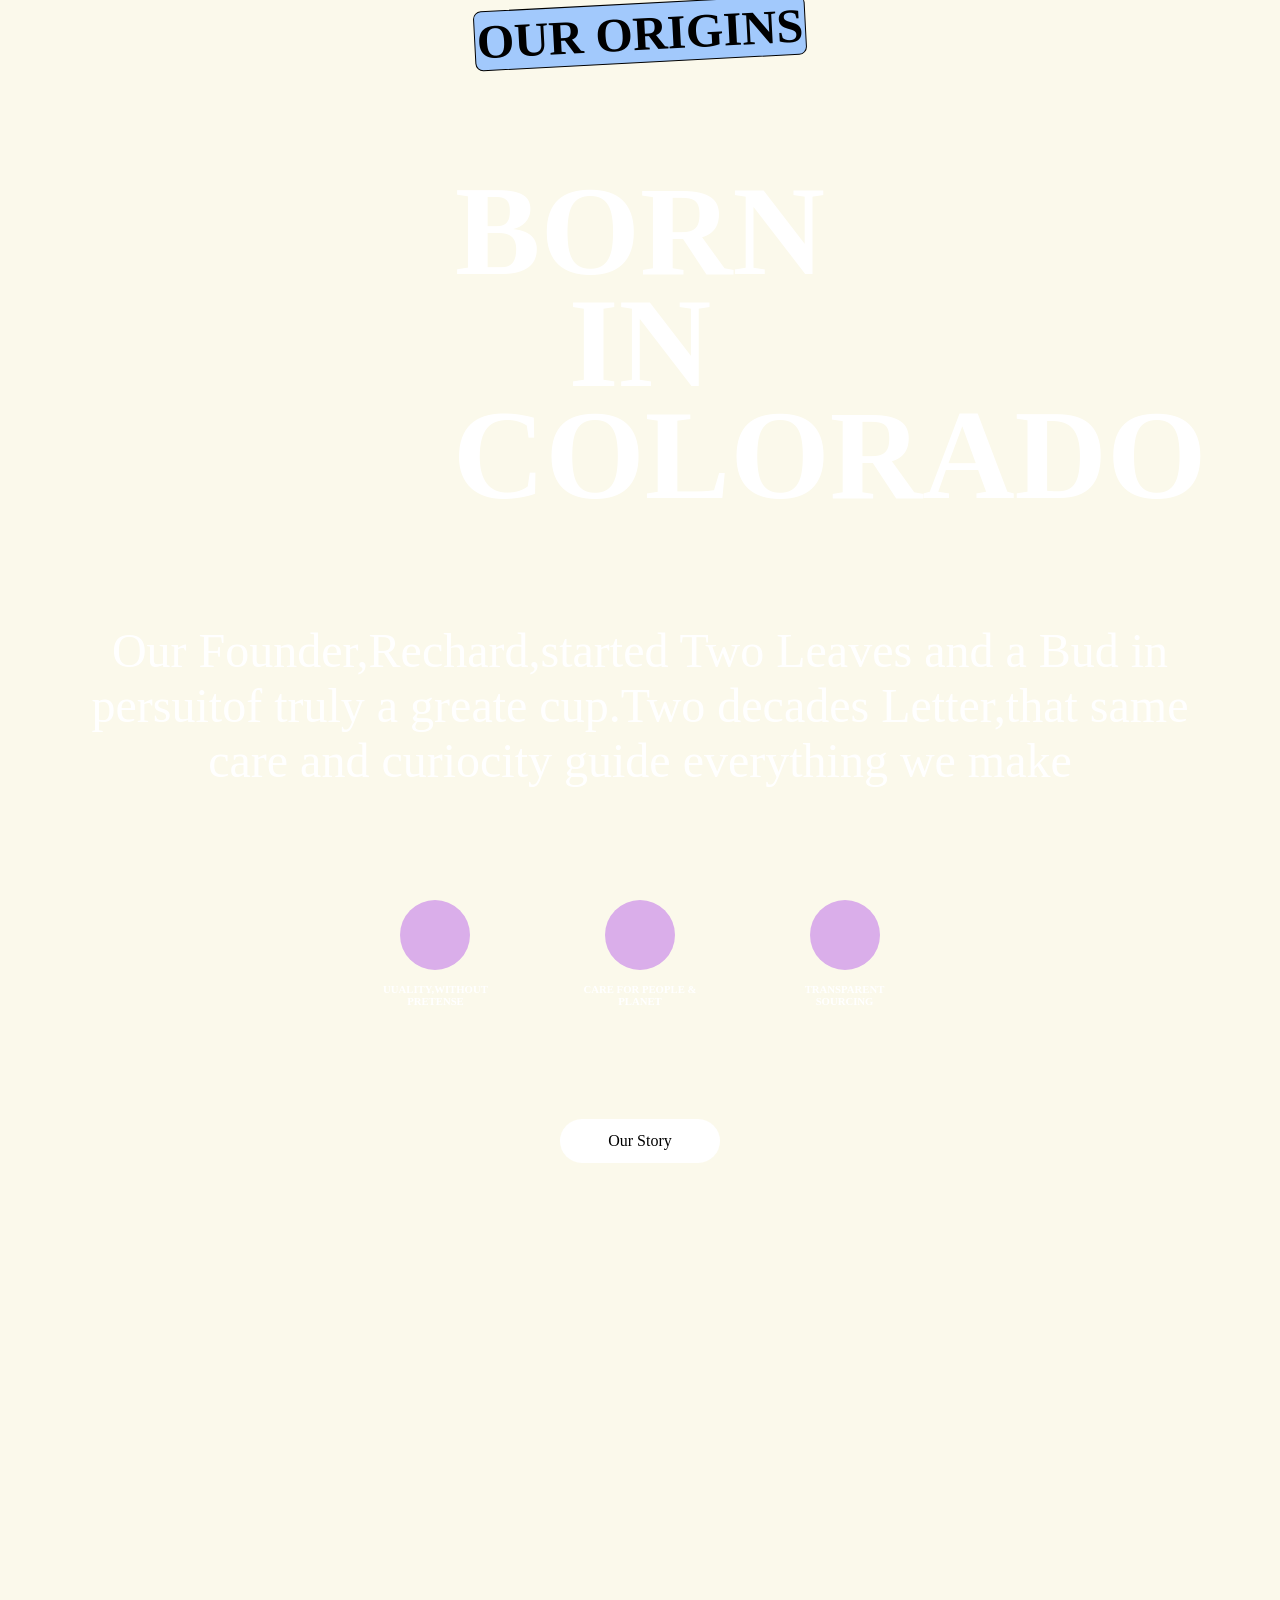
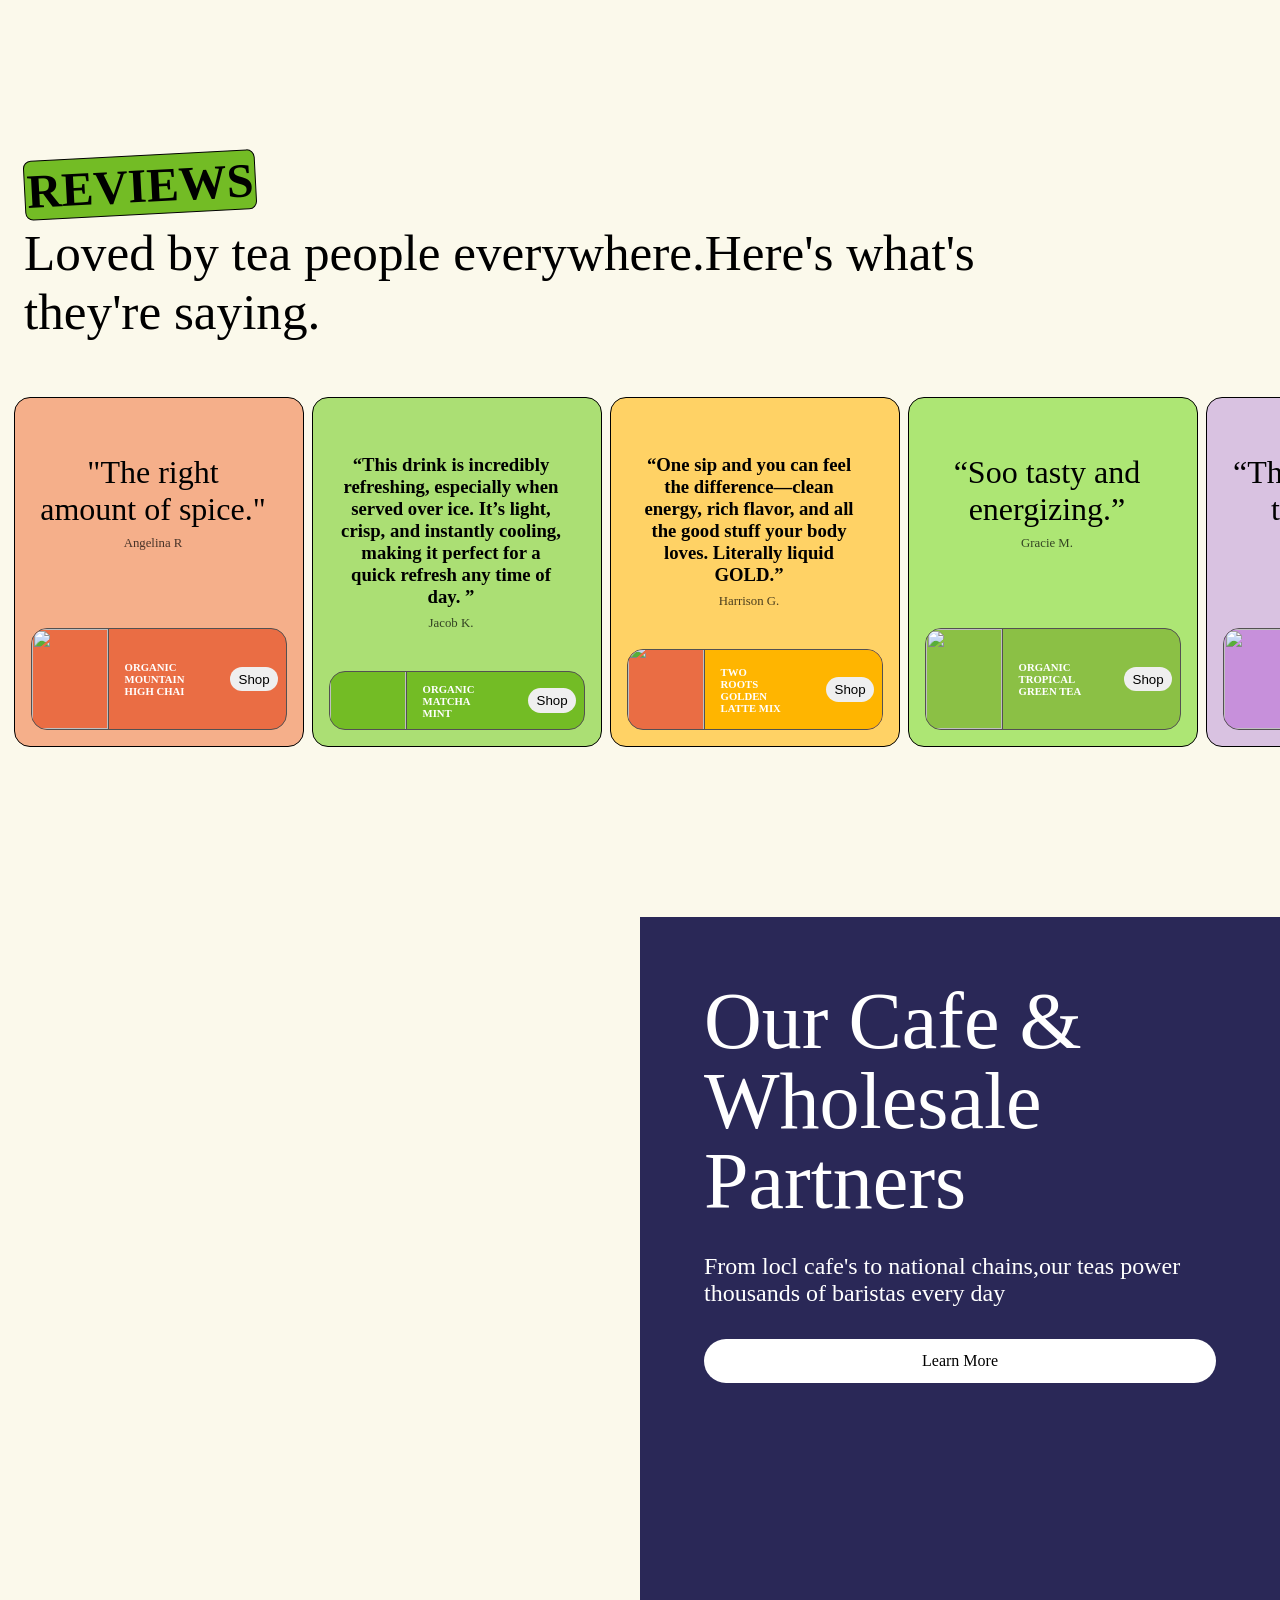
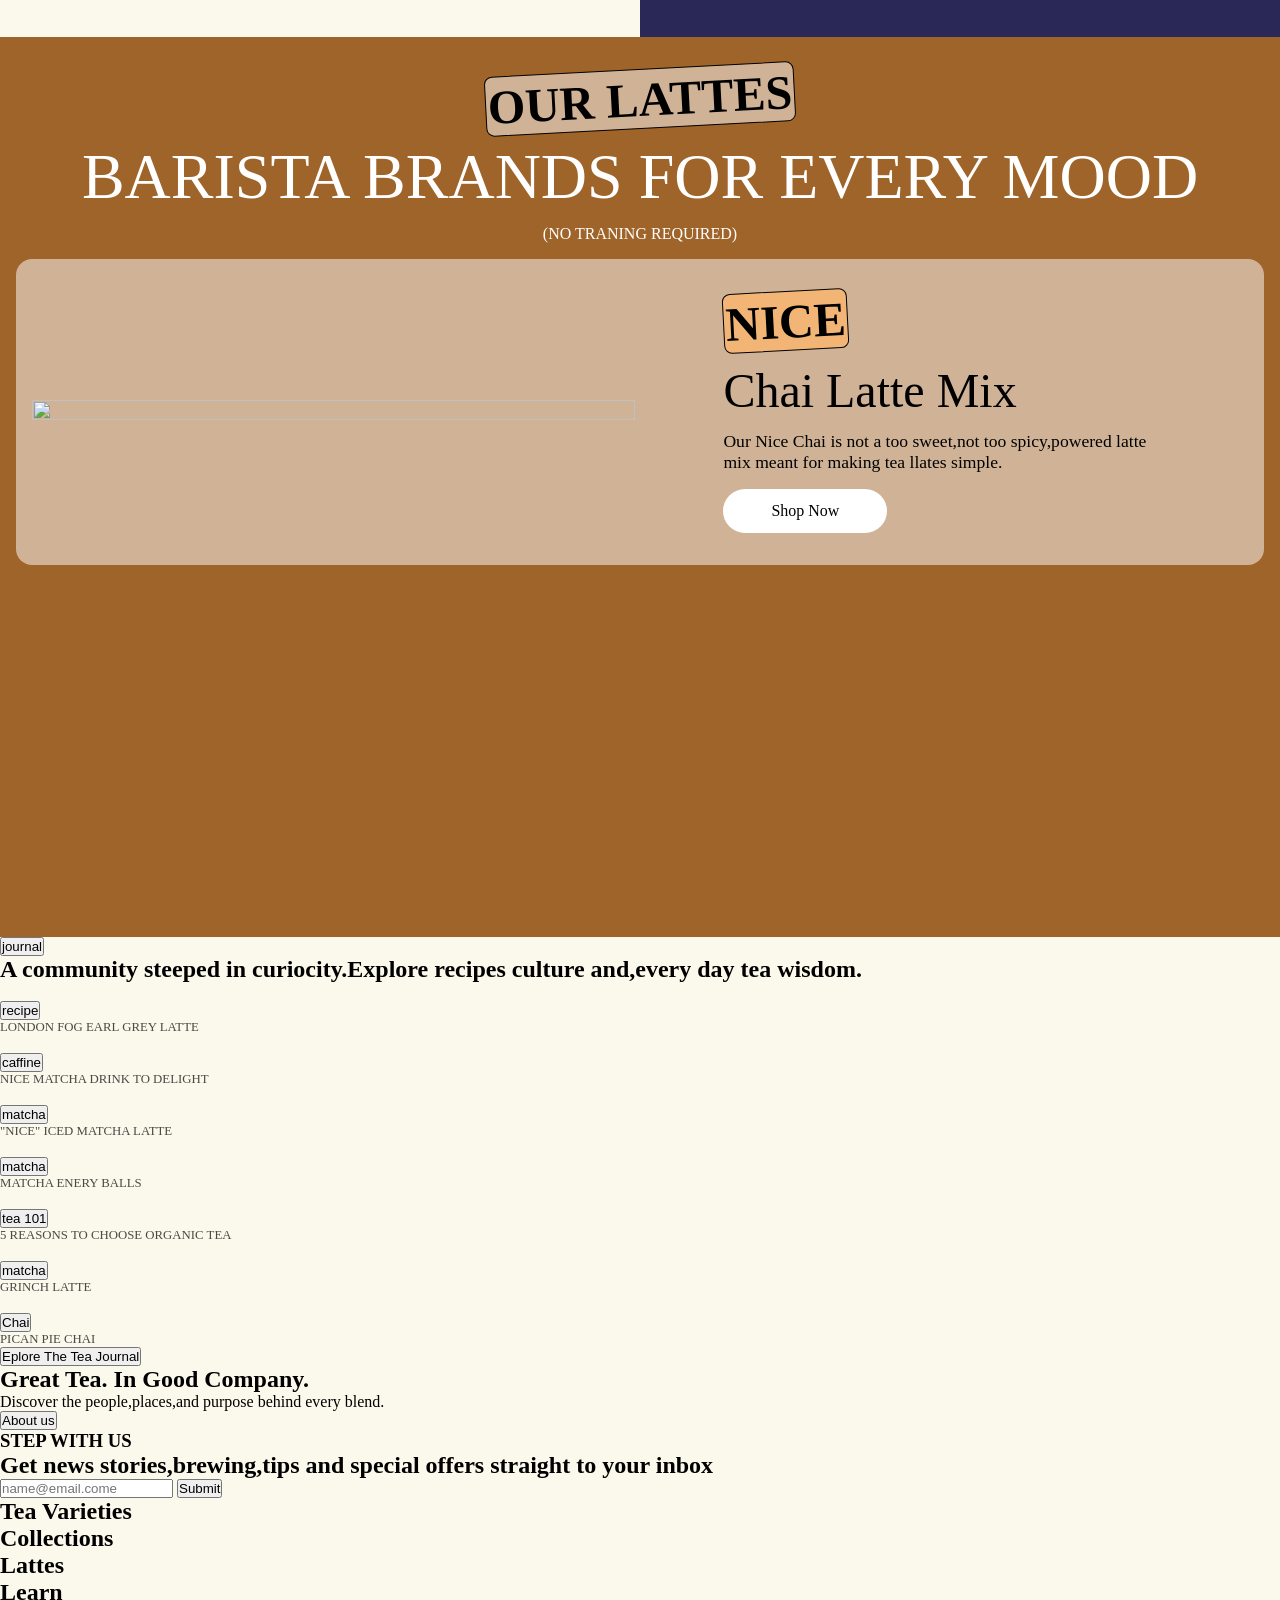
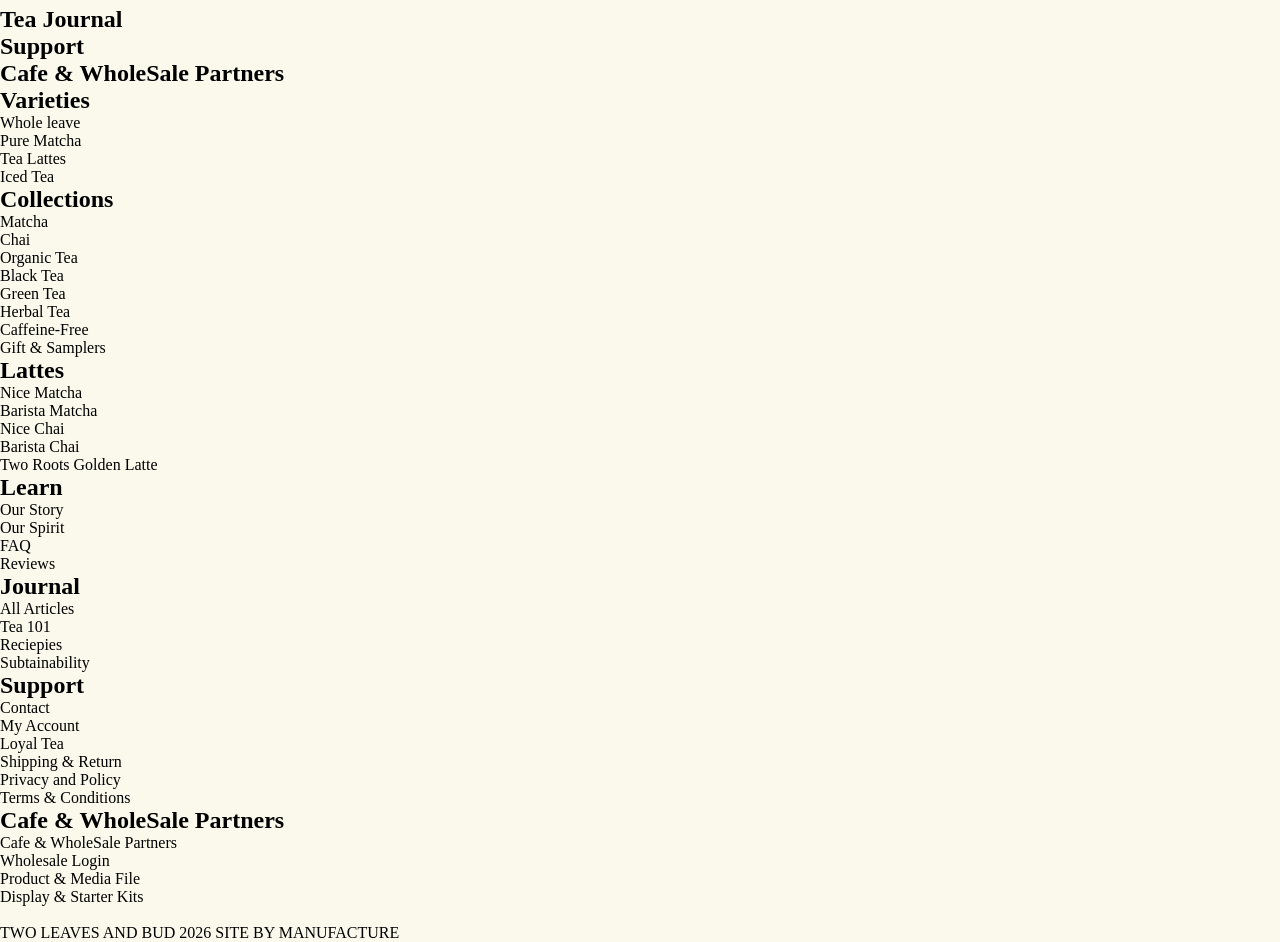
==== commit c04388fd: "Update index.html" ====
--- a/Asssignment6/index.html
+++ b/Asssignment6/index.html
@@ -65,7 +65,7 @@
                         </div>
                           <div class="card">
                         <div style="background-color: #FFD884;" class="card-top">
-                            <img src="https://www.twoleavestea.com/cdn/shop/files/Organic-Tropical-Green-R15-angle_square_KO.png?v=1755713385&width=360">
+                            <img src="https://www.twoleavestea.com/cdn/shop/files/bundle-herbal-tea-trio-featured-image.webp?v=1772174356&width=750.0">
                             <div class="card-top-text-up">
                                 <button>GIFT & SAMPLERS</button>
                                 <span><i class="ri-star-fill"></i> 5(2)</span>
@@ -82,7 +82,7 @@
                         </div>
                           <div class="card">
                         <div style="background-color: #B0E8C1;" class="card-top">
-                            <img src="https://www.twoleavestea.com/cdn/shop/files/Organic-Tropical-Green-R15-angle_square_KO.png?v=1755713385&width=360">
+                            <img src="https://www.twoleavestea.com/cdn/shop/files/peppermint_naked_featured.webp?v=1771580547&width=750.0">
                             <div class="card-top-text-up">
                                 <button>NAKED SACHETS</button>
                                 <span><i class="ri-star-fill"></i> 4.71(84)</span>
@@ -99,7 +99,7 @@
                         </div>
                           <div class="card">
                         <div style="background-color: #C1E4F8;" class="card-top">
-                            <img src="https://www.twoleavestea.com/cdn/shop/files/Organic-Tropical-Green-R15-angle_square_KO.png?v=1755713385&width=360">
+                            <img src="https://www.twoleavestea.com/cdn/shop/files/Bamboo_Tea_Chest.webp?v=1772543139&width=750.0">
                             <div class="card-top-text-up">
                                 <button>GIFT &</button>
                                 <span><i class="ri-star-fill"></i> 4.48(84)</span>
@@ -116,7 +116,7 @@
                         </div>
                           <div class="card">
                         <div class="card-top">
-                            <img src="https://www.twoleavestea.com/cdn/shop/files/Organic-Tropical-Green-R15-angle_square_KO.png?v=1755713385&width=360">
+                            <img src="https://www.twoleavestea.com/cdn/shop/files/Latte_Mix.webp?v=1771386671&width=750.0">
                             <div class="card-top-text-up">
                                 <button>LATEE MIX</button>
                                 <span><i class="ri-star-fill"></i> 4.41(84)</span>
@@ -199,60 +199,64 @@
                     </div>
                           <div style="background-color: #ABDF74;" class="box">
                         <div class="box-text">
-                           <h1>"The right amount of spice."</h1>
-                           <p>Angelina R</p>
+                           <h3>
+            “This drink is incredibly refreshing, especially when served over ice. It’s light, crisp, and instantly cooling, making it perfect for a quick refresh any time of day. ”
+        </h3>
+                         <p>Jacob K.</p>
                         </div>
                         <div style="background-color: #73BC25;" class="inner-box">
                              <div class="inner-box1">
-                                <img src="https://www.twoleavestea.com/cdn/shop/files/Organic-Mtn-High-Chai-R15-angle_square_KO_1_2.png?v=1770086173&width=57" alt="">
+                                <img src="https://www.twoleavestea.com/cdn/shop/files/Organic-Mtn-High-Chai-R15-angle_square_KO_1.png?v=1770085601&width=57" alt="">
                              </div>
                               <div class="inner-box2">
-                                <h6>ORGANIC MOUNTAIN HIGH CHAI</h6>
+                                <h6>ORGANIC MATCHA MINT</h6>
                                 <button>Shop</button>
                               </div>
                         </div>
                     </div>
                           <div style="background-color: #FFD265;" class="box">
                         <div class="box-text">
-                           <h1>"The right amount of spice."</h1>
-                           <p>Angelina R</p>
+                           <h3>
+            “One sip and you can feel the difference—clean energy, rich flavor, and all the good stuff your body loves. Literally liquid GOLD.”
+        </h3>
+                   <p>Harrison G.</p>        
                         </div>
                         <div class="inner-box">
                              <div class="inner-box1">
-                                <img src="https://www.twoleavestea.com/cdn/shop/files/Organic-Mtn-High-Chai-R15-angle_square_KO_1_2.png?v=1770086173&width=57" alt="">
+                                <img src="https://www.twoleavestea.com/cdn/shop/files/Organic-Mtn-High-Chai-R15-angle_square_KO_1_1.png?v=1770085950&width=57" alt="">
                              </div>
                               <div style="background-color: #FFB500;" class="inner-box2">
-                                <h6>ORGANIC MOUNTAIN HIGH CHAI</h6>
+                                <h6>TWO ROOTS GOLDEN LATTE MIX</h6>
                                 <button>Shop</button>
                               </div>
                         </div>
                     </div>
                           <div style="background-color: #ADE674;" class="box">
                         <div class="box-text">
-                           <h1>"The right amount of spice."</h1>
-                           <p>Angelina R</p>
+                           <h1>“Soo tasty and energizing.”</h1>
+                           <p>Gracie M.</p>
                         </div>
                         <div  style="background-color: #8BC045;" class="inner-box">
                              <div class="inner-box1">
-                                <img src="https://www.twoleavestea.com/cdn/shop/files/Organic-Mtn-High-Chai-R15-angle_square_KO_1_2.png?v=1770086173&width=57" alt="">
+                                <img src="https://www.twoleavestea.com/cdn/shop/files/Organic-Mtn-High-Chai-R15-angle_square_KO_1_3.png?v=1770086264&width=180.0" alt="">
                              </div>
                               <div class="inner-box2">
-                                <h6>ORGANIC MOUNTAIN HIGH CHAI</h6>
+                                <h6>ORGANIC TROPICAL GREEN TEA</h6>
                                 <button>Shop</button>
                               </div>
                         </div>
                     </div>
                           <div style="background-color: #D9C2E1;" class="box">
                         <div class="box-text">
-                           <h1>"The right amount of spice."</h1>
-                           <p>Angelina R</p>
+                           <h1>“The perfect start to my day.”</h1>
+                           <p>Jorgi F.</p>
                         </div>
                         <div style="background-color: #C790DB;" class="inner-box">
                              <div class="inner-box1">
-                                <img src="https://www.twoleavestea.com/cdn/shop/files/Organic-Mtn-High-Chai-R15-angle_square_KO_1_2.png?v=1770086173&width=57" alt="">
+                                <img src="https://www.twoleavestea.com/cdn/shop/files/Organic-Mtn-High-Chai-R15-angle_square_KO_1_4.png?v=1770086316&width=180.0" alt="">
                              </div>
                               <div class="inner-box2">
-                                <h6>ORGANIC MOUNTAIN HIGH CHAI</h6>
+                                <h6>JASHMINE PATTEL</h6>
                                 <button>Shop</button>
                               </div>
                         </div>
@@ -304,56 +308,56 @@
                 </div>
                    <div style="background-color: #C0E571;" class="first-card">
                 <div class="one">
-                     <img src="https://www.twoleavestea.com/cdn/shop/files/Nice_Chai.webp?v=1773826534&width=720" alt="">
+                     <img src="https://www.twoleavestea.com/cdn/shop/files/Nice_Matcha.webp?v=1773826579&width=288" alt="">
+                </div>
+                    <div class="two">
+                        <button id="nice">nice</button>
+                    <h1>Matcha Latte Mix</h1>
+                    <p>A mix of finely ground green tea and just enough sweetness to blend into delicious matcha lattes or smoothies</p>
+                    <button id="now">Shop Now</button>
+                    </div>
+                </div>
+                   <div style="background-color: #FFD265;" class="first-card">
+                <div class="one">
+                     <img src="https://www.twoleavestea.com/cdn/shop/files/Two_Roots.webp?v=1773826580&width=288" alt="">
+                </div>
+                    <div class="two">
+                        <button id="nice">nice</button>
+                    <h1>Golden Latte</h1>
+                    <p>Naturally caffeine-free blend of spice and sweetness for making golden lattes simple. Only 6 grams of sugar per serving makes this spicy and sweet treat totally satisfying.</p>
+                    <button id="now">Shop Now</button>
+                    </div>
+                </div>
+                  <div style="background-color: #FFDAB3;" class="first-card">
+                <div class="one">
+                     <img src="https://www.twoleavestea.com/cdn/shop/files/Barista_Chai.webp?v=1773826579&width=288" alt="">
                 </div>
                     <div class="two">
                         <button id="nice">nice</button>
                     <h1>Chai Latte Mix</h1>
-                    <p>Our Nice Chai is not a too sweet,not too spicy,powered latte mix meant for making tea llates simple.</p>
+                    <p>Real spices blend with cane sugar and Indian and African black teas to make for an indulgent and spicy sipping experience.</p>
                     <button id="now">Shop Now</button>
                     </div>
                 </div>
-                   <div style="background-color: #FFD265;" class="first-card">
+                   <div style="background-color: #ABED78;" class="first-card">
                 <div class="one">
-                     <img src="https://www.twoleavestea.com/cdn/shop/files/Nice_Chai.webp?v=1773826534&width=720" alt="">
+                     <img src="https://www.twoleavestea.com/cdn/shop/files/Barista_Matcha_new_pack.webp?v=1773888021&width=288" alt="">
+                </div>
+                    <div class="two">
+                        <button id="nice">nice</button>
+                    <h1>Macha Latte Mix</h1>
+                    <p>Our Barista Matcha will satisfy those who will like to enjoy a sweet treat. Pure Japanese matcha blends with cane sugar to make for a rich and satisfying sipping experience.</p>
+                    <button id="now">Shop Now</button>
+                    </div>
+                </div>
+                  <div style="background-color: #FFCB96;" class="first-card">
+                <div class="one">
+                     <img src="https://www.twoleavestea.com/cdn/shop/files/Barista_Chai.webp?v=1773826579&width=720" alt="">
                 </div>
                     <div class="two">
                         <button id="nice">nice</button>
                     <h1>Chai Latte Mix</h1>
-                    <p>Our Nice Chai is not a too sweet,not too spicy,powered latte mix meant for making tea llates simple.</p>
-                    <button id="now">Shop Now</button>
-                    </div>
-                </div>
-                  <div style="background-color: #FFDAB3;" class="first-card">
-                <div class="one">
-                     <img src="https://www.twoleavestea.com/cdn/shop/files/Nice_Chai.webp?v=1773826534&width=720" alt="">
-                </div>
-                    <div class="two">
-                        <button id="nice">nice</button>
-                    <h1>Chai Latte Mix</h1>
-                    <p>Our Nice Chai is not a too sweet,not too spicy,powered latte mix meant for making tea llates simple.</p>
-                    <button id="now">Shop Now</button>
-                    </div>
-                </div>
-                   <div style="background-color: #ABED78;" class="first-card">
-                <div class="one">
-                     <img src="https://www.twoleavestea.com/cdn/shop/files/Nice_Chai.webp?v=1773826534&width=720" alt="">
-                </div>
-                    <div class="two">
-                        <button id="nice">nice</button>
-                    <h1>Chai Latte Mix</h1>
-                    <p>Our Nice Chai is not a too sweet,not too spicy,powered latte mix meant for making tea llates simple.</p>
-                    <button id="now">Shop Now</button>
-                    </div>
-                </div>
-                  <div style="background-color: #FFCB96;" class="first-card">
-                <div class="one">
-                     <img src="https://www.twoleavestea.com/cdn/shop/files/Nice_Chai.webp?v=1773826534&width=720" alt="">
-                </div>
-                    <div class="two">
-                        <button id="nice">nice</button>
-                    <h1>Chai Latte Mix</h1>
-                    <p>Our Nice Chai is not a too sweet,not too spicy,powered latte mix meant for making tea llates simple.</p>
+                    <p>Our Nice Chai is a not too sweet, not too spicy, powdered latte mix meant for making tea lattes simple.</p>
                     <button id="now">Shop Now</button>
                     </div>
                 </div>
@@ -363,13 +367,248 @@
                 </div>
                     <div class="two">
                         <button id="nice">nice</button>
-                    <h1>Chai Latte Mix</h1>
-                    <p>Our Nice Chai is not a too sweet,not too spicy,powered latte mix meant for making tea llates simple.</p>
+                    <h1>Matcha Latte Mix</h1>
+                    <p>A mix of finely ground green tea and just enough sweetness to blend into delicious matcha lattes or smoothies</p>
                     <button id="now">Shop Now</button>
                     </div>
                 </div>
                </div>
             </section>
+            <section id="section-8">
+                <div class="section8-top">
+                    <button id="journal">journal</button>
+                    <div class="text">
+                        <h1>A community steeped in curiocity.Explore recipes culture and,every day tea wisdom.</h1>
+                    </div>
+                </div>
+                <div class="section8-middle">
+                    <div class="small-box">
+                       <div class="img">
+                         <img src="https://www.twoleavestea.com/cdn/shop/articles/enjoy_9b280eb3-acdd-47d2-ba91-0d2f259d3d66.svg?v=1774545568&width=240" alt="">
+                       <div class="btn"><button>recipe</button></div>
+                       </div>
+                        <div class="box-text">
+                            <p>LONDON FOG EARL GREY LATTE</p>
+                        </div>
+                    </div>
+                    <div class="small-box">
+                       <div class="img">
+                         <img src="https://www.twoleavestea.com/cdn/shop/articles/Two_Leaves_May_25_Shoot-36_16x9_6008ffcb-7380-43d9-b1f6-b1f542f934b0.jpg?v=1773683613&width=432" alt="">
+                          <div class="btn"><button>caffine</button></div>
+                       </div>
+                      
+                        <div class="box-text">
+                            <p>NICE MATCHA DRINK TO DELIGHT</p>
+                        </div>
+                         </div>
+                    <div class="small-box">
+                       <div class="img">
+                         <img src="https://www.twoleavestea.com/cdn/shop/articles/Two_Leaves_May_25_Shoot-24_SQ.jpg?v=1775656199&width=750.0" alt="">
+                          <div class="btn"><button>matcha</button></div>
+                       </div>
+                     
+                        <div class="box-text">
+                            <p>"NICE" ICED MATCHA LATTE</p>
+                        </div>
+                    </div>
+                    <div class="small-box">
+                       <div class="img">
+                         <img src="https://www.twoleavestea.com/cdn/shop/articles/chef_s_matcha_mix_9ae88222-5d88-415f-a90d-4cd0e47af7d8.svg?v=1775654273&width=750.0" alt="">
+                          <div class="btn"><button>matcha</button></div>
+                       </div>
+                      
+                        <div class="box-text">
+                            <p>MATCHA ENERY BALLS</p>
+                        </div>
+                         </div>
+                    
+                    <div class="small-box">
+                       <div class="img">
+                         <img src="https://www.twoleavestea.com/cdn/shop/articles/ceremonial-matcha-tea-organic_1cf6ef8d-b56a-483f-8d58-29f7667bd97a.svg?v=1773688403&width=750.0" alt="">
+                          <div class="btn"><button>tea 101</button></div>
+                       </div>
+                       
+                        <div class="box-text">
+                            <p>5 REASONS TO CHOOSE ORGANIC TEA</p>
+                        </div>
+                         </div>
+                   
+                    <div class="small-box">
+                       <div class="img">
+                         <img src="https://www.twoleavestea.com/cdn/shop/articles/easy_to_prepare_cold_d444ce3d-bb29-4de5-83ae-4aef3582392b.svg?v=1775655934&width=750.0" alt="">
+                          <div class="btn"><button>matcha</button></div>
+                       </div>
+                       
+                        <div class="box-text">
+                            <p>GRINCH LATTE</p>
+                        </div>
+                    </div>
+                     <div class="small-box">
+                       <div class="img">
+                         <img src="https://www.twoleavestea.com/cdn/shop/articles/mountain-high-chai-naked-tea-pour_bc4facfe-d769-467b-9d98-1ca8bc3c10a5.svg?v=1775656147&width=240" alt="">
+                          <div class="btn"><button>Chai</button></div>
+                       </div>
+                         
+                      
+                        <div class="box-text">
+                            <p>PICAN PIE CHAI</p>
+                        </div>
+                    </div>
+                </div>
+                 </div>
+                <div class="section8-bottom">
+                    <button class="section8-btn">Eplore The Tea Journal</button>
+                </div>
+            </section>
+            <section id="section-9">
+                <div class="section9-top"></div>
+                <div class="section9-bottom">
+                    <h1>Great Tea. In Good Company.</h1>
+                   <div class="section9-bottom-text">
+                     <p>Discover the people,places,and purpose behind every blend.</p>
+                    <button>About us</button>
+                   </div>
+                </div>
+            </section>
+            <section id="section-10">
+                <div class="section10-top-detail">
+                    <h3>STEP WITH US</h3>
+                <h1>Get news stories,brewing,tips and special offers straight to your inbox</h1>
+                <div class="section10-info-detail">
+                    <div class="section10-info">
+                    <input type="text" placeholder="name@email.come">
+                    <button>
+                     Submit
+                    </button>
+                </div>
+                <div class="section10-media">
+                  <div class="media-circle"><i class="ri-facebook-circle-fill"></i></div>
+                  <div class="media-circle"><i class="ri-instagram-fill"></i></div>
+                  <div class="media-circle"><i class="ri-linkedin-box-fill"></i></div>
+                </div>
+                </div>
+                </div>
+                <div class="section10-options">
+                  <div class="options-option">
+                    <h1>Tea Varieties</h1>
+                    <div class="drop"><i class="ri-arrow-drop-down-line"></i></div>
+                  </div>
+                  <div class="options-option">
+                    <h1>Collections</h1>
+                    <div class="drop"><i class="ri-arrow-drop-down-line"></i></div>
+                  </div>
+                  <div class="options-option">
+                    <h1>Lattes</h1>
+                    <div class="drop"><i class="ri-arrow-drop-down-line"></i></div>
+                  </div>
+                  <div class="options-option">
+                    <h1>Learn</h1>
+                    <div class="drop"><i class="ri-arrow-drop-down-line"></i></div>
+                  </div>
+                  <div class="options-option">
+                    <h1>Tea Journal</h1>
+                    <div class="drop"><i class="ri-arrow-drop-down-line"></i></div>
+                  </div>
+                  <div class="options-option">
+                    <h1>Support</h1>
+                    <div class="drop"><i class="ri-arrow-drop-down-line"></i></div>
+                  </div>
+                  <div class="options-option">
+                    <h1>Cafe & WholeSale Partners</h1>
+                    <div class="drop"><i class="ri-arrow-drop-down-line"></i></div>
+                  </div>
+                </div>
+                <div class="section10-list">
+                  <div  class="list-div" id="variety">
+                    <div class="head">
+                        <h1>Varieties</h1>
+                    </div>
+                   <div class="detail">
+                     <p>Whole leave</p>
+                    <p>Pure Matcha</p>
+                    <p>Tea Lattes</p>
+                    <p>Iced Tea</p>
+                   </div>
+                  </div>
+                  <div class="list-div" id="collection">
+                    <div class="head">
+                        <h1>Collections</h1>
+                    </div>
+                    <div class="detail">
+                    <p> Matcha</p>
+                    <p>Chai</p>
+                    <p>Organic Tea</p>
+                    <p>Black Tea</p>
+                    <p>Green Tea</p>
+                    <p>Herbal Tea</p>
+                    <p>Caffeine-Free</p>
+                    <p>Gift & Samplers</p>
+                    </div>
+                  </div>
+                  <div class="list-div" id="lattes">
+                    <div class="head">
+                        <h1>Lattes</h1>
+                    </div>
+                    <div class="detail">
+                     <p> Nice Matcha</p>
+                    <p>Barista Matcha</p>
+                    <p>Nice Chai</p>
+                    <p>Barista Chai</p>
+                    <p>Two Roots Golden Latte</p>
+                    </div>
+                  </div>
+                  <div class="list-div" id="learn"> 
+                    <div class="head"><h1>Learn</h1></div>
+                    <div class="detail">
+                     <p> Our Story</p>
+                     <p>Our Spirit</p>
+                     <p>FAQ</p>
+                     <p>Reviews</p>
+                    </div>
+                  </div>
+                  <div class="list-div" id="journal">
+                   <div class="head">
+                     <h1>Journal</h1>
+                   </div>
+                   <div class="detail">
+                     <p>All Articles</p>
+                     <p>Tea 101</p>
+                     <p>Reciepies</p>
+                     <p>Subtainability</p>
+                   </div>
+                  </div>
+                  <div class="list-div" class="support">
+                    <div class="head">
+                        <h1>Support</h1>
+                    </div>
+                    <div class="detail">
+                     <p>Contact</p>
+                    <p>My Account</p>
+                    <p>Loyal Tea</p>
+                    <p>Shipping & Return</p>
+                    <p>Privacy and Policy</p>
+                    <p>Terms & Conditions</p>
+                    </div>
+                  </div>
+                  <div class="list-div" class="cafe">
+                    <div class="head">
+                        <h1>Cafe & WholeSale Partners</h1>
+                    </div>
+                    <div class="detail">
+                    <p>Cafe & WholeSale Partners</p>
+                    <p>Wholesale Login</p>
+                    <p>Product & Media File</p>
+                    <p>Display & Starter Kits</p>
+                    </div>
+                  </div>
+                </div>
+                <div class="section10-bottom-img">
+                   <img src="https://www.twoleavestea.com/cdn/shop/files/Twoleaves_logo.svg?v=1768205424&width=420" alt="">
+                </div>
+            </section>
+           <section id="section-11">
+            <p>TWO LEAVES AND BUD 2026 SITE BY MANUFACTURE</p>
+           </section>
     </main>
 </body>
-</html>+</html>
